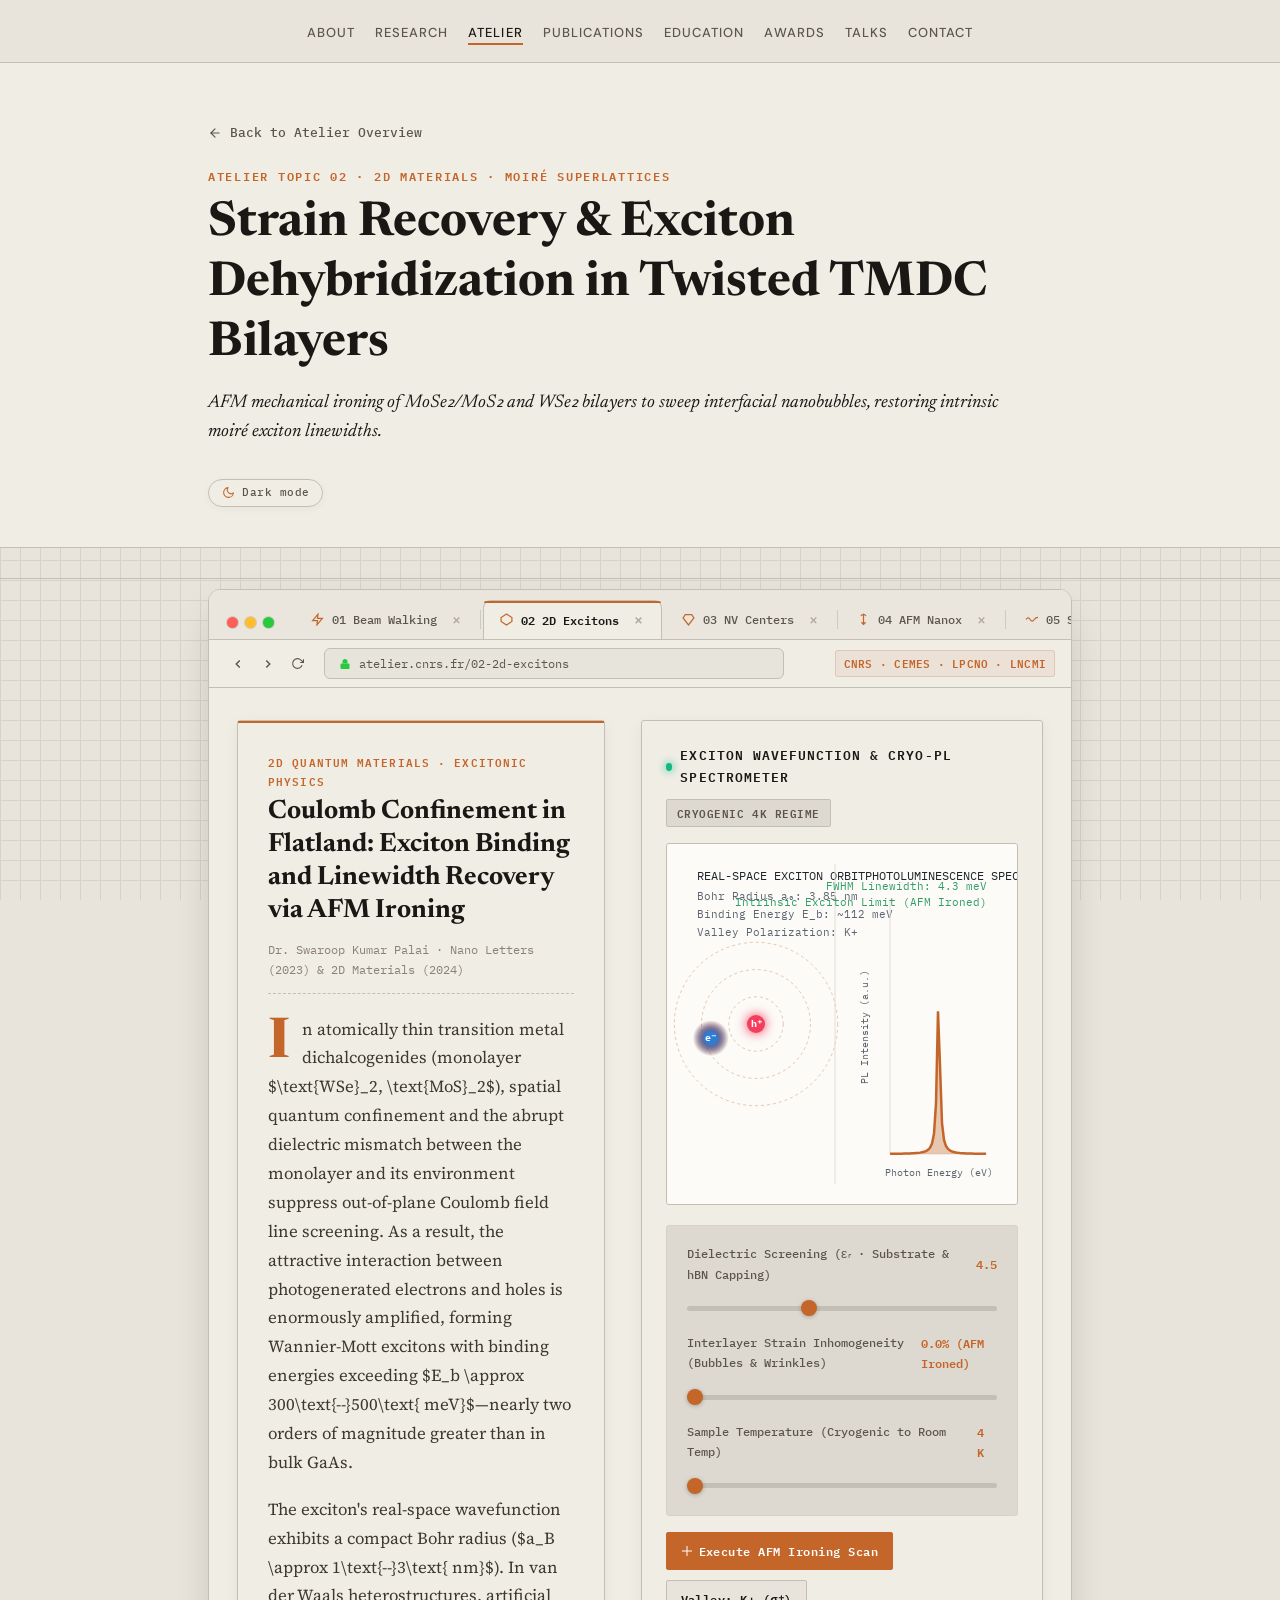
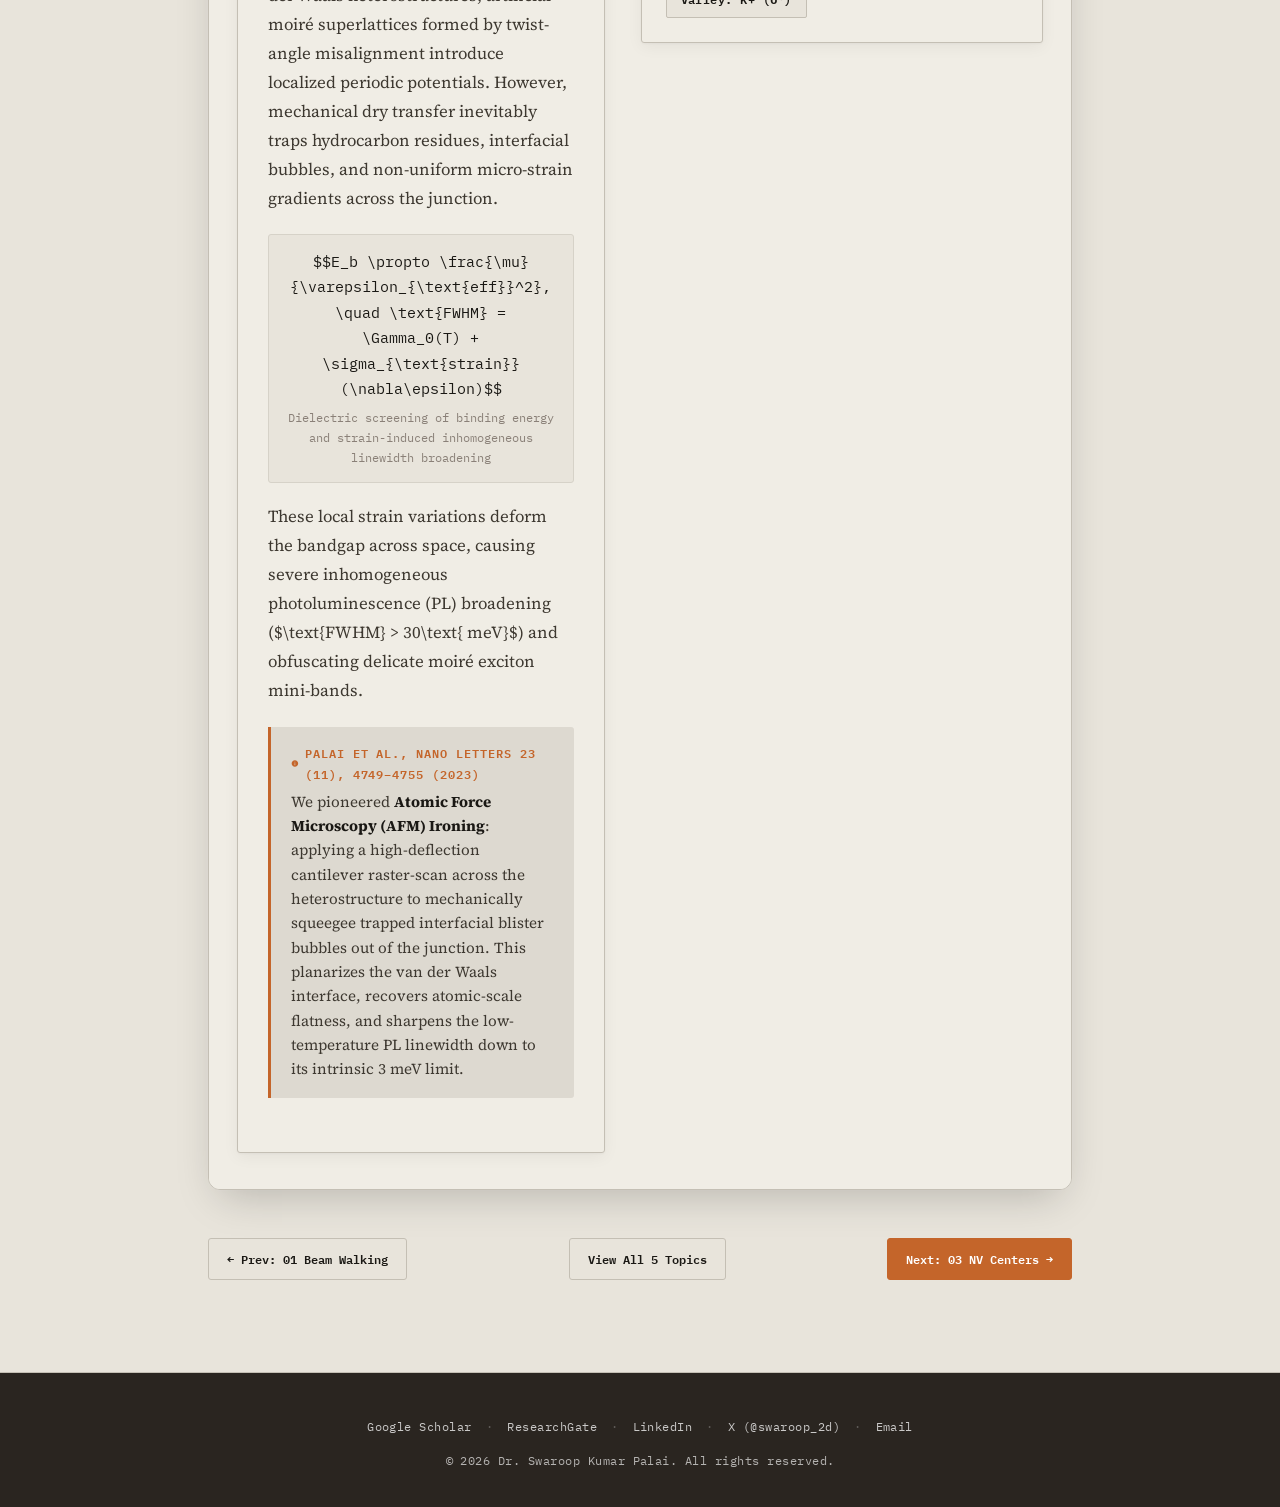
==== atelier-2d-excitons.html @ f67457a2 "Style Atelier tabs like browser window and add topic directory cards with dedicated pages Co-Authore" ====
<!DOCTYPE html>
<html lang="en">
<head>
    <meta charset="UTF-8">
    <meta name="viewport" content="width=device-width, initial-scale=1.0">
    <title>Strain Recovery & Exciton Dehybridization in Twisted TMDC Bilayers — Atelier — Dr. Swaroop Kumar Palai</title>
    <meta name="description" content="AFM mechanical ironing of MoSe₂/MoS₂ and WSe₂ bilayers to sweep interfacial nanobubbles, restoring intrinsic moiré exciton linewidths.">
    <link rel="icon" type="image/png" sizes="128x128" href="swaroop-favicon.png?v=2">
    <link rel="icon" type="image/x-icon" href="favicon.ico?v=2">
    <link rel="shortcut icon" href="favicon.ico?v=2">
    <link rel="apple-touch-icon" href="swaroop-favicon.png?v=2">
    <link rel="preconnect" href="https://fonts.googleapis.com">
    <link rel="preconnect" href="https://fonts.gstatic.com" crossorigin>
    <link href="https://fonts.googleapis.com/css2?family=DM+Sans:ital,opsz,wght@0,9..40,400..700;1,9..40,400..700&family=IBM+Plex+Mono:ital,wght@0,400..600;1,400..600&family=Newsreader:ital,opsz,wght@0,6..72,400..800;1,6..72,400..800&family=Source+Serif+4:ital,opsz,wght@0,8..60,400..700;1,8..60,400..700&display=swap" rel="stylesheet">
    <link rel="stylesheet" href="style.css?v=19">
</head>
<body>

<a href="#labContent" class="skip-to-content">Skip to content</a>

<!-- ─── Navigation ─── -->
<nav id="navbar" aria-label="Main Navigation">
    <div class="nav-inner">
        <button class="nav-toggle" id="navToggle" aria-label="Toggle navigation menu" aria-expanded="false" aria-controls="navLinks">
            <span class="bar bar-1" aria-hidden="true"></span>
            <span class="bar bar-2" aria-hidden="true"></span>
            <span class="bar bar-3" aria-hidden="true"></span>
        </button>
        <ul class="nav-links" id="navLinks" role="menubar">
            <li role="none"><a href="index.html#about" role="menuitem">About</a></li>
            <li role="none"><a href="index.html#research" role="menuitem">Research</a></li>
            <li role="none"><a href="atelier.html" class="active" role="menuitem">Atelier</a></li>
            <li role="none"><a href="index.html#publications" role="menuitem">Publications</a></li>
            <li role="none"><a href="index.html#education" role="menuitem">Education</a></li>
            <li role="none"><a href="index.html#awards" role="menuitem">Awards</a></li>
            <li role="none"><a href="index.html#talks" role="menuitem">Talks</a></li>
            <li role="none"><a href="index.html#contact" role="menuitem">Contact</a></li>
        </ul>
    </div>
</nav>

<!-- ─── Header ─── -->
<header class="lab-page-header">
    <div class="container">
        <div style="display: flex; justify-content: space-between; align-items: flex-start; gap: 20px; flex-wrap: wrap;">
            <div>
                <a href="atelier.html" class="lab-back-link">
                    <svg width="14" height="14" viewBox="0 0 24 24" fill="none" stroke="currentColor" stroke-width="2" stroke-linecap="round" stroke-linejoin="round"><line x1="19" y1="12" x2="5" y2="12"></line><polyline points="12 19 5 12 12 5"></polyline></svg>
                    <span>Back to Atelier Overview</span>
                </a>
                <p class="section-label" style="margin-top: 18px;">ATELIER TOPIC 02 &middot; 2D Materials · Moiré Superlattices</p>
                <h1 class="editorial-title" style="font-size: clamp(2.0rem, 4.8vw, 3.0rem); margin-bottom: 14px;">Strain Recovery & Exciton Dehybridization in Twisted TMDC Bilayers</h1>
                <p class="lab-lead-desc" style="max-width: 820px; margin-bottom: 0;">
                    AFM mechanical ironing of MoSe₂/MoS₂ and WSe₂ bilayers to sweep interfacial nanobubbles, restoring intrinsic moiré exciton linewidths.
                </p>
            </div>
            <div class="hero-theme-badge" id="heroCard" role="button" tabindex="0" aria-label="Toggle Dark or Light theme" style="position: static; margin-top: 12px; cursor: pointer;">
                <span class="theme-badge-icon" id="heroThemeIcon"></span>
                <span class="theme-badge-text" id="heroThemeText">Dark mode</span>
            </div>
        </div>
    </div>
</header>

<main id="labContent" class="section" style="padding-top: 10px;">
    <div class="container">

        <!-- ─── Interactive Browser Workstation ─── -->
        <div class="browser-window">
            <!-- Browser Header & Tab Strip -->
            <div class="browser-header">
                <div class="browser-controls" aria-hidden="true">
                    <span class="control-dot close-dot" title="Close"></span>
                    <span class="control-dot min-dot" title="Minimize"></span>
                    <span class="control-dot max-dot" title="Maximize"></span>
                </div>
                
                <div class="browser-tabs-track" role="tablist" aria-label="Atelier Physics Workbenches">
                    <a href="atelier-beam-walking.html" class="browser-tab" role="tab" aria-selected="false" title="Switch to The Art of Beam Walking: Decoupling Spatial and Angular Degrees of Freedom">
                        <span class="browser-tab-icon"><svg width="13" height="13" viewBox="0 0 24 24" fill="none" stroke="currentColor" stroke-width="2.2"><path d="M13 2L3 14h9l-1 8 10-12h-9l1-8z"/></svg></span>
                        <span class="browser-tab-title">01 Beam Walking</span>
                        <span class="browser-tab-close" aria-hidden="true">&times;</span>
                    </a>
                    <span class="browser-tab active" role="tab" aria-selected="true">
                        <span class="browser-tab-icon"><svg width="13" height="13" viewBox="0 0 24 24" fill="none" stroke="currentColor" stroke-width="2.2"><polygon points="12 2 2 8.5 2 15.5 12 22 22 15.5 22 8.5 12 2"/></svg></span>
                        <span class="browser-tab-title">02 2D Excitons</span>
                        <span class="browser-tab-close" aria-hidden="true">&times;</span>
                    </span>
                    <a href="atelier-nv-centers.html" class="browser-tab" role="tab" aria-selected="false" title="Switch to Coherent Spin Readout: NV Centers & ODMR in Diamond">
                        <span class="browser-tab-icon"><svg width="13" height="13" viewBox="0 0 24 24" fill="none" stroke="currentColor" stroke-width="2.2"><path d="M6 3h12l4 6-10 13L2 9z"/></svg></span>
                        <span class="browser-tab-title">03 NV Centers</span>
                        <span class="browser-tab-close" aria-hidden="true">&times;</span>
                    </a>
                    <a href="atelier-nanoxerography.html" class="browser-tab" role="tab" aria-selected="false" title="Switch to Nanoscale Electrostatic Trapping: AFM Nanoxerography">
                        <span class="browser-tab-icon"><svg width="13" height="13" viewBox="0 0 24 24" fill="none" stroke="currentColor" stroke-width="2.2"><path d="M12 2v20M7 5l5-3 5 3M8 17l4 4 4-4"/></svg></span>
                        <span class="browser-tab-title">04 AFM Nanox</span>
                        <span class="browser-tab-close" aria-hidden="true">&times;</span>
                    </a>
                    <a href="atelier-single-photons.html" class="browser-tab" role="tab" aria-selected="false" title="Switch to HBT Interferometry: Verifying Single-Photon Antibunching">
                        <span class="browser-tab-icon"><svg width="13" height="13" viewBox="0 0 24 24" fill="none" stroke="currentColor" stroke-width="2.2"><path d="M2 12c2.5-4 5-4 7.5 0s5 4 7.5 0 5-4 7-4"/></svg></span>
                        <span class="browser-tab-title">05 Single Photons</span>
                        <span class="browser-tab-close" aria-hidden="true">&times;</span>
                    </a>
                </div>
            </div>

            <!-- Browser Navigation / Omnibox Toolbar -->
            <div class="browser-toolbar">
                <div class="browser-nav-btns" aria-label="Workbench history">
                    <a href="atelier-beam-walking.html" class="browser-nav-btn" title="Previous: The Art of Beam Walking: Decoupling Spatial and Angular Degrees of Freedom">
                        <svg width="14" height="14" viewBox="0 0 24 24" fill="none" stroke="currentColor" stroke-width="2.5"><polyline points="15 18 9 12 15 6"/></svg>
                    </a>
                    <a href="atelier-nv-centers.html" class="browser-nav-btn" title="Next: Coherent Spin Readout: NV Centers & ODMR in Diamond">
                        <svg width="14" height="14" viewBox="0 0 24 24" fill="none" stroke="currentColor" stroke-width="2.5"><polyline points="9 18 15 12 9 6"/></svg>
                    </a>
                    <button type="button" class="browser-nav-btn" id="browserReloadBtn" title="Reset Current Simulation">
                        <svg width="13" height="13" viewBox="0 0 24 24" fill="none" stroke="currentColor" stroke-width="2"><path d="M23 4v6h-6"/><path d="M20.49 15a9 9 0 1 1-2.12-9.36L23 10"/></svg>
                    </button>
                </div>

                <div class="browser-omnibox">
                    <span class="omnibox-lock" title="Quantum Optics Workbench">
                        <svg width="12" height="12" viewBox="0 0 24 24" fill="currentColor"><rect x="3" y="11" width="18" height="11" rx="2" ry="2"/><path d="M7 11V7a5 5 0 0 1 10 0v4"/></svg>
                    </span>
                    <span class="omnibox-url" id="browserOmniboxUrl">atelier.cnrs.fr/02-2d-excitons</span>
                </div>

                <div class="browser-toolbar-meta">
                    <span class="browser-meta-pill">CNRS · CEMES · LPCNO · LNCMI</span>
                </div>
            </div>

            <!-- Browser Viewport containing this experiment -->
            <div class="browser-viewport">
                <div class="lab-panel active" id="tab-exciton" role="tabpanel" aria-labelledby="btn-tab-exciton">
            <div class="lab-grid">
                <!-- Left: Editorial Article -->
                <article class="editorial-article">
                    <div class="editorial-header">
                        <span class="editorial-topic-tag">2D Quantum Materials · Excitonic Physics</span>
                        <h2 class="editorial-title">Coulomb Confinement in Flatland: Exciton Binding and Linewidth Recovery via AFM Ironing</h2>
                        <div class="editorial-meta">Dr. Swaroop Kumar Palai · Nano Letters (2023) &amp; 2D Materials (2024)</div>
                    </div>
                    <div class="editorial-body">
                        <p class="editorial-dropcap">In atomically thin transition metal dichalcogenides (monolayer $\text{WSe}_2, \text{MoS}_2$), spatial quantum confinement and the abrupt dielectric mismatch between the monolayer and its environment suppress out-of-plane Coulomb field line screening. As a result, the attractive interaction between photogenerated electrons and holes is enormously amplified, forming Wannier-Mott excitons with binding energies exceeding $E_b \approx 300\text{--}500\text{ meV}$—nearly two orders of magnitude greater than in bulk GaAs.</p>

                        <p>The exciton's real-space wavefunction exhibits a compact Bohr radius ($a_B \approx 1\text{--}3\text{ nm}$). In van der Waals heterostructures, artificial moiré superlattices formed by twist-angle misalignment introduce localized periodic potentials. However, mechanical dry transfer inevitably traps hydrocarbon residues, interfacial bubbles, and non-uniform micro-strain gradients across the junction.</p>

                        <div class="editorial-formula">
                            $$E_b \propto \frac{\mu}{\varepsilon_{\text{eff}}^2}, \quad \text{FWHM} = \Gamma_0(T) + \sigma_{\text{strain}}(\nabla\epsilon)$$
                            <span class="editorial-formula-desc">Dielectric screening of binding energy and strain-induced inhomogeneous linewidth broadening</span>
                        </div>

                        <p>These local strain variations deform the bandgap across space, causing severe inhomogeneous photoluminescence (PL) broadening ($\text{FWHM} > 30\text{ meV}$) and obfuscating delicate moiré exciton mini-bands.</p>

                        <div class="editorial-callout">
                            <div class="editorial-callout-title">
                                <svg width="13" height="13" viewBox="0 0 24 24" fill="currentColor"><path d="M12 2C6.48 2 2 6.48 2 12s4.48 10 10 10 10-4.48 10-10S17.52 2 12 2zm1 15h-2v-6h2v6zm0-8h-2V7h2v2z"/></svg>
                                Palai et al., Nano Letters 23 (11), 4749–4755 (2023)
                            </div>
                            <p>We pioneered <strong>Atomic Force Microscopy (AFM) Ironing</strong>: applying a high-deflection cantilever raster-scan across the heterostructure to mechanically squeegee trapped interfacial blister bubbles out of the junction. This planarizes the van der Waals interface, recovers atomic-scale flatness, and sharpens the low-temperature PL linewidth down to its intrinsic 3 meV limit.</p>
                        </div>
                    </div>
                </article>

                <!-- Right: Interactive Workbench -->
                <div class="interactive-bench">
                    <div class="bench-header">
                        <div class="bench-title">
                            <span class="bench-live-indicator"></span>
                            <span>Exciton Wavefunction &amp; Cryo-PL Spectrometer</span>
                        </div>
                        <div class="bench-status-badge">CRYOGENIC 4K REGIME</div>
                    </div>

                    <div class="bench-canvas-card">
                        <canvas id="excitonCanvas" width="600" height="360" role="img" aria-label="2D Exciton Orbit and Photoluminescence Spectrum"></canvas>
                    </div>

                    <div class="bench-controls">
                        <div class="control-row">
                            <div class="control-meta">
                                <label for="excitonEps" class="control-label">Dielectric Screening (εᵣ · Substrate &amp; hBN Capping)</label>
                                <span class="control-val" id="excitonEpsVal">4.5</span>
                            </div>
                            <input type="range" id="excitonEps" class="bench-slider" min="1.0" max="10.0" step="0.5" value="4.5">
                        </div>

                        <div class="control-row">
                            <div class="control-meta">
                                <label for="excitonStrain" class="control-label">Interlayer Strain Inhomogeneity (Bubbles &amp; Wrinkles)</label>
                                <span class="control-val" id="excitonStrainVal">0.0% (AFM Ironed)</span>
                            </div>
                            <input type="range" id="excitonStrain" class="bench-slider" min="0.0" max="1.0" step="0.02" value="0.0">
                        </div>

                        <div class="control-row">
                            <div class="control-meta">
                                <label for="excitonTemp" class="control-label">Sample Temperature (Cryogenic to Room Temp)</label>
                                <span class="control-val" id="excitonTempVal">4 K</span>
                            </div>
                            <input type="range" id="excitonTemp" class="bench-slider" min="4" max="300" step="4" value="4">
                        </div>
                    </div>

                    <div class="bench-actions">
                        <button type="button" class="bench-action-btn btn-accent" id="excitonIronBtn">
                            <svg width="12" height="12" viewBox="0 0 24 24" fill="none" stroke="currentColor" stroke-width="2"><path d="M12 2v20M2 12h20"/></svg>
                            Execute AFM Ironing Scan
                        </button>
                        <button type="button" class="bench-action-btn" id="excitonValleyToggle">
                            Valley: K+ (σ⁺)
                        </button>
                    </div>
                </div>
            </div>
        </div>

        <!-- Tab 03: NV Centers in Diamond & ODMR -->
            </div>
        </div>
        <!-- ─── End Browser Window ─── -->

        <!-- ─── Next / Prev Topics Navigation Bar ─── -->
        <nav style="display: flex; justify-content: space-between; align-items: center; gap: 16px; margin: 36px 0 20px 0; flex-wrap: wrap;">
            <a href="atelier-beam-walking.html" class="topic-card-btn secondary" style="padding: 10px 18px;">
                <span>&larr; Prev: 01 Beam Walking</span>
            </a>
            <a href="atelier.html#topicDirectory" class="topic-card-btn secondary" style="padding: 10px 18px;">
                <span>View All 5 Topics</span>
            </a>
            <a href="atelier-nv-centers.html" class="topic-card-btn primary" style="padding: 10px 18px;">
                <span>Next: 03 NV Centers &rarr;</span>
            </a>
        </nav>

    </div>
</main>

<!-- ─── Footer ─── -->
<footer class="footer">
    <div class="container">
        <div class="footer-socials">
            <a href="https://scholar.google.com/citations?user=A_FieckAAAAJ&hl=en" target="_blank" rel="noopener">Google Scholar</a>
            <span class="footer-sep">·</span>
            <a href="https://www.researchgate.net/profile/Swaroop-Palai?ev=hdr_xprf" target="_blank" rel="noopener">ResearchGate</a>
            <span class="footer-sep">·</span>
            <a href="https://www.linkedin.com/in/swarooppalai/" target="_blank" rel="noopener">LinkedIn</a>
            <span class="footer-sep">·</span>
            <a href="https://x.com/swaroop_2d" target="_blank" rel="noopener">X (@swaroop_2d)</a>
            <span class="footer-sep">·</span>
            <a href="mailto:palaiswaroop@gmail.com">Email</a>
        </div>
        <p>&copy; 2026 Dr. Swaroop Kumar Palai. All rights reserved.</p>
    </div>
</footer>

<script src="script.js?v=2"></script>
<script src="lab-simulations.js?v=2"></script>
</body>
</html>
---- style.css ----
/* ═══════════════════════════════════════════════════════════════════════════
   Dr. Swaroop Kumar Palai — Academic Portfolio
   Design System: Editorial Drafting Table (Inspired by Solitary Func)
   ═══════════════════════════════════════════════════════════════════════════ */

:root {
    /* ─── Surface Palette (Warm Paper & Drafting Table) ─── */
    --surface-paper:        #E8E4DB;
    --surface-cream:        #F0EDE5;
    --surface-grid:         #D6D2C8;
    --surface-grid-major:   #C4BFB4;
    --surface-recessed:     #DDD9D0;
    --surface-deep:         #2A2520;

    /* ─── Text Palette ─── */
    --text-primary:         #1A1814;
    --text-body:            #3D3830;
    --text-secondary:       #5B554E;
    --text-tertiary:        #8A8078;
    --text-inverse:         #F0EDE5;

    /* ─── Accent Palette (Terracotta Amber) ─── */
    --accent:               #C4652A;
    --accent-hover:         #A8531E;
    --accent-soft:          #E8A56E;
    --accent-wash:          #F5E6D4;

    /* ─── Typography ─── */
    --font-display:         "Newsreader", "Georgia", serif;
    --font-body:            "Source Serif 4", "Georgia", serif;
    --font-ui:              "DM Sans", -apple-system, sans-serif;
    --font-mono:            "IBM Plex Mono", "Menlo", monospace;

    /* ─── Structure & Elevation ─── */
    --border-subtle:        #C4BFB4;
    --shadow-paper:         0 4px 16px rgba(26, 24, 20, 0.05), 0 1px 3px rgba(26, 24, 20, 0.04);
    --shadow-hover:         0 8px 24px rgba(26, 24, 20, 0.08), 0 2px 6px rgba(26, 24, 20, 0.05);

    /* ─── Map Palette (Waze Cartography) ─── */
    --map-bg:               #E4DFD5;
    --map-block:            #F0ECE4;
    --map-water-1:          #94B5D6;
    --map-water-2:          #769DC4;
    --map-road-main:        #FFFFFF;
    --map-road-sec:         #D0C9BD;

    --transition-fast:      0.15s ease-out;
    --transition-base:      0.2s ease-out;
    --transition-layout:    0.3s ease-out;
}

/* ─── Dark Mode (Nocturnal Drafting Table / Deep Undercroft) ─── */
body.dark-mode {
    --surface-paper:        #0E0C0A;
    --surface-cream:        #181512;
    --surface-grid:         rgba(255, 255, 255, 0.04);
    --surface-grid-major:   rgba(255, 255, 255, 0.08);
    --surface-recessed:     #24201C;
    --surface-deep:         #080605;

    --text-primary:         #F0EDE5;
    --text-body:            #D4CFC8;
    --text-secondary:       #9E978E;
    --text-tertiary:        #756F67;
    --text-inverse:         #1A1814;

    --accent:               #E07A38;
    --accent-hover:         #F28C4B;
    --accent-soft:          #F5A673;
    --accent-wash:          #2D1E14;

    --map-bg:               #120F0C;
    --map-block:            #1C1713;
    --map-water-1:          #1C3754;
    --map-water-2:          #112338;
    --map-road-main:        #2E2721;
    --map-road-sec:         #1E1915;

    --border-subtle:        rgba(255, 255, 255, 0.12);
    --shadow-paper:         0 4px 16px rgba(0, 0, 0, 0.4);
    --shadow-hover:         0 8px 24px rgba(0, 0, 0, 0.6);
}

/* ─── Custom Editorial Amber Cursor ─── */
html, body {
    cursor: url("data:image/svg+xml,%3Csvg xmlns='http://www.w3.org/2000/svg' width='16' height='16' viewBox='0 0 16 16'%3E%3Ccircle cx='6' cy='6' r='4' fill='%23C4652A'/%3E%3C/svg%3E") 6 6, auto;
}
a, button, .btn, .project-card, .pub-card, .edu-card, .award-card, .talk-item, .contact-link, .hero-content, .chip, .tag, .stat-card {
    cursor: url("data:image/svg+xml,%3Csvg xmlns='http://www.w3.org/2000/svg' width='20' height='20' viewBox='0 0 20 20'%3E%3Ccircle cx='8' cy='8' r='6' fill='%23C4652A' fill-opacity='0.9'/%3E%3Ccircle cx='8' cy='8' r='2' fill='%23FFFFFF'/%3E%3C/svg%3E") 8 8, pointer;
}

/* ─── Reset & Base ─── */
*, *::before, *::after {
    margin: 0;
    padding: 0;
    box-sizing: border-box;
}

html {
    scroll-behavior: smooth;
    scroll-padding-top: 76px;
    -webkit-text-size-adjust: 100%;
    -webkit-font-smoothing: antialiased;
    -moz-osx-font-smoothing: grayscale;
}

body {
    font-family: var(--font-body);
    font-size: 17px;
    line-height: 1.68;
    background-color: var(--surface-paper);
    color: var(--text-body);
    /* Drafting graph paper background */
    background-image: 
        linear-gradient(var(--surface-grid) 1px, transparent 1px),
        linear-gradient(90deg, var(--surface-grid) 1px, transparent 1px),
        linear-gradient(var(--surface-grid-major) 1px, transparent 1px),
        linear-gradient(90deg, var(--surface-grid-major) 1px, transparent 1px);
    background-size: 20px 20px, 20px 20px, 100px 100px, 100px 100px;
    background-attachment: fixed;
    transition: background-color var(--transition-base), color var(--transition-base);
}

a {
    color: var(--accent);
    text-decoration: none;
    transition: color var(--transition-fast);
}
a:hover {
    color: var(--accent-hover);
}

/* ─── Accessibility: Focus & Skip Link ─── */
:focus-visible {
    outline: 2px solid var(--accent);
    outline-offset: 3px;
}

.skip-to-content {
    position: absolute;
    top: -60px;
    left: 20px;
    background: var(--accent);
    color: #FFFFFF !important;
    padding: 8px 16px;
    font-family: var(--font-mono);
    font-size: 0.8125rem;
    font-weight: 600;
    z-index: 10000;
    border-radius: 2px;
    transition: top 0.2s ease;
    text-decoration: none;
    box-shadow: 0 4px 12px rgba(0, 0, 0, 0.2);
}
.skip-to-content:focus {
    top: 15px;
    outline: 2px solid #FFFFFF;
}

.container {
    max-width: 920px;
    margin: 0 auto;
    padding: 0 28px;
}

/* ─── Navigation ─── */
#navbar {
    position: fixed;
    top: 0; left: 0; right: 0;
    z-index: 1000;
    background: var(--surface-paper);
    border-bottom: 1px solid var(--border-subtle);
    backdrop-filter: blur(10px);
    -webkit-backdrop-filter: blur(10px);
    transition: background-color var(--transition-base), border-color var(--transition-base);
}

.nav-inner {
    max-width: 920px;
    margin: 0 auto;
    padding: 0 28px;
    display: flex;
    align-items: center;
    justify-content: center;
    height: 62px;
}

.nav-links {
    list-style: none;
    display: flex;
    gap: 20px;
}

.nav-links a {
    font-family: var(--font-ui);
    font-size: 0.8125rem;
    font-weight: 500;
    color: var(--text-secondary);
    text-transform: uppercase;
    letter-spacing: 0.08em;
    position: relative;
    padding: 6px 0 4px;
    transition: color var(--transition-fast);
}

.nav-links a::after {
    content: '';
    position: absolute;
    bottom: 0; left: 0;
    width: 0; height: 2px;
    background: var(--accent);
    transition: width var(--transition-base);
}

.nav-links a:hover,
.nav-links a.active {
    color: var(--text-primary);
}

.nav-links a:hover::after,
.nav-links a.active::after {
    width: 100%;
}

.nav-toggle {
    display: none;
    background: none;
    border: none;
    padding: 6px;
    cursor: pointer;
    flex-direction: column;
    gap: 5px;
}
.nav-toggle span {
    display: block;
    width: 22px;
    height: 2px;
    background: var(--text-primary);
    transition: transform var(--transition-base);
}

/* ─── Hero (Editorial Scholarly Profile) ─── */
#hero {
    min-height: 82vh;
    display: flex;
    align-items: center;
    justify-content: center;
    text-align: center;
    padding: 110px 24px 60px;
}

.hero-content {
    max-width: 740px;
    width: 100%;
    background: var(--surface-cream);
    border: 1px solid var(--border-subtle);
    border-radius: 4px;
    padding: 48px 40px;
    box-shadow: var(--shadow-paper);
    position: relative;
    overflow: hidden;
    user-select: none;
    transition: border-color var(--transition-base), transform var(--transition-base), box-shadow var(--transition-base), background-color var(--transition-base);
}

.hero-content::before {
    content: "";
    position: absolute;
    top: 0; left: 0; right: 0;
    height: 3px;
    background: var(--accent);
    transform: scaleX(0);
    transform-origin: left;
    transition: transform 0.3s ease-out;
}

.hero-content:hover {
    border-color: var(--accent);
    transform: translateY(-2px);
    box-shadow: var(--shadow-hover);
}
.hero-content:hover::before {
    transform: scaleX(1);
}
.hero-content:active {
    transform: scale(0.995);
    transition-duration: 0.08s;
}

/* ─── Hero Theme Affordance Corner Badge ─── */
.hero-theme-badge {
    position: absolute;
    top: 18px;
    right: 20px;
    display: inline-flex;
    align-items: center;
    gap: 7px;
    padding: 6px 12px;
    background: var(--surface-card);
    border: 1px solid var(--border-subtle);
    border-radius: 9999px;
    font-family: var(--font-mono);
    font-size: 0.6875rem;
    font-weight: 500;
    letter-spacing: 0.05em;
    color: var(--text-secondary);
    box-shadow: 0 2px 8px rgba(0, 0, 0, 0.04);
    z-index: 15;
    pointer-events: auto;
    cursor: pointer;
    transition: border-color var(--transition-base), color var(--transition-base), transform var(--transition-base), box-shadow var(--transition-base);
    user-select: none;
}

.hero-theme-badge:hover,
.hero-content:hover .hero-theme-badge {
    border-color: var(--accent);
    color: var(--accent);
    box-shadow: 0 4px 14px rgba(196, 101, 42, 0.16);
    transform: translateY(-1px);
}

.theme-badge-icon {
    display: inline-flex;
    align-items: center;
    justify-content: center;
    width: 14px;
    height: 14px;
    color: var(--accent);
    transition: transform 0.25s cubic-bezier(0.34, 1.56, 0.64, 1);
}

.hero-theme-badge:hover .theme-badge-icon,
.hero-content:hover .theme-badge-icon {
    transform: rotate(15deg) scale(1.12);
}

.theme-badge-text {
    line-height: 1;
}

@media (max-width: 640px) {
    .hero-theme-badge {
        top: 14px;
        right: 14px;
        padding: 5px 10px;
        font-size: 0.625rem;
    }
}

.hero-photo {
    width: 140px;
    height: 140px;
    aspect-ratio: 1 / 1;
    border-radius: 50%;
    object-fit: cover;
    object-position: center center;
    margin: 0 auto 22px;
    border: 2px solid var(--border-subtle);
    box-shadow: 0 4px 16px rgba(26, 24, 20, 0.1);
    display: block;
    transition: transform var(--transition-base), border-color var(--transition-base);
}
.hero-content:hover .hero-photo {
    transform: scale(1.02);
    border-color: var(--accent);
}

.hero-greeting {
    font-family: var(--font-mono);
    font-size: 0.7rem;
    font-weight: 600;
    letter-spacing: 0.15em;
    color: var(--accent);
    text-transform: uppercase;
    margin-bottom: 12px;
}

.hero-name {
    font-family: var(--font-display);
    font-size: clamp(2.4rem, 5vw, 3.6rem);
    font-weight: 700;
    color: var(--text-primary);
    line-height: 1.15;
    margin-bottom: 10px;
    letter-spacing: -0.015em;
}

.hero-title {
    font-family: var(--font-display);
    font-size: 1.25rem;
    font-style: italic;
    font-weight: 500;
    color: var(--text-secondary);
    margin-bottom: 8px;
    line-height: 1.4;
}

.hero-affiliation {
    font-family: var(--font-ui);
    font-size: 0.925rem;
    font-weight: 500;
    color: var(--text-tertiary);
    margin-bottom: 28px;
}

.hero-tags {
    display: flex;
    flex-wrap: wrap;
    justify-content: center;
    gap: 8px;
    margin-bottom: 32px;
}

.tag {
    font-family: var(--font-mono);
    font-size: 0.72rem;
    font-weight: 500;
    letter-spacing: 0.02em;
    padding: 3px 10px;
    border: 1px solid var(--surface-grid);
    background: var(--surface-recessed);
    color: var(--text-secondary);
    border-radius: 2px;
    transition: all var(--transition-fast);
}
.tag:hover {
    border-color: var(--accent);
    color: var(--accent);
    background: var(--accent-wash);
}

.hero-actions {
    display: flex;
    gap: 14px;
    justify-content: center;
}

.btn {
    font-family: var(--font-ui);
    font-size: 0.875rem;
    font-weight: 500;
    padding: 10px 22px;
    border-radius: 2px;
    cursor: pointer;
    text-decoration: none;
    display: inline-flex;
    align-items: center;
    justify-content: center;
    transition: all var(--transition-fast);
}

.btn-primary {
    background: var(--accent);
    color: #ffffff;
    border: 1px solid var(--accent);
    box-shadow: 0 2px 6px rgba(196, 101, 42, 0.2);
}
.btn-primary:hover {
    background: var(--accent-hover);
    border-color: var(--accent-hover);
    color: #ffffff;
    transform: translateY(-1px);
    box-shadow: 0 4px 12px rgba(196, 101, 42, 0.3);
}

.btn-outline {
    background: var(--surface-cream);
    color: var(--text-primary);
    border: 1px solid var(--border-subtle);
}
.btn-outline:hover {
    border-color: var(--accent);
    color: var(--accent);
    transform: translateY(-1px);
}

/* ─── Sections ─── */
.section {
    padding: 72px 0;
    border-top: 1px solid var(--border-subtle);
}
.section-alt {
    background: transparent;
}

.section-header {
    margin-bottom: 36px;
}

.section-label {
    font-family: var(--font-mono);
    font-size: 0.72rem;
    font-weight: 600;
    letter-spacing: 0.15em;
    color: var(--accent);
    text-transform: uppercase;
    margin-bottom: 8px;
}

.section-title {
    font-family: var(--font-display);
    font-size: 2.25rem;
    font-weight: 700;
    color: var(--text-primary);
    line-height: 1.2;
    letter-spacing: -0.01em;
}

.subsection-title {
    font-family: var(--font-display);
    font-size: 1.35rem;
    font-weight: 600;
    color: var(--text-primary);
    margin: 44px 0 20px;
    padding-bottom: 8px;
    border-bottom: 1px solid var(--surface-grid-major);
}

/* ─── Editorial Cards (Shared Pattern) ─── */
.card-neo,
.project-card,
.pub-card,
.edu-card,
.award-card,
.talk-item,
.skill-group,
.coursework-item,
.contact-link {
    background: var(--surface-cream);
    border: 1px solid var(--border-subtle);
    border-radius: 3px;
    position: relative;
    overflow: hidden;
    transition: border-color var(--transition-base), transform var(--transition-base), box-shadow var(--transition-base);
}

.project-card::before,
.pub-card::before,
.edu-card::before,
.award-card::before,
.talk-item::before,
.contact-link::before {
    content: "";
    position: absolute;
    top: 0; left: 0; right: 0;
    height: 2px;
    background: var(--accent);
    transform: scaleX(0);
    transform-origin: left;
    transition: transform 0.25s ease-out;
}

.project-card:hover,
.pub-card:hover,
.edu-card:hover,
.award-card:hover,
.talk-item:hover,
.contact-link:hover {
    border-color: var(--accent);
    transform: translateY(-2px);
    box-shadow: var(--shadow-hover);
}

.project-card:hover::before,
.pub-card:hover::before,
.edu-card:hover::before,
.award-card:hover::before,
.talk-item:hover::before,
.contact-link:hover::before {
    transform: scaleX(1);
}

/* ─── About Section ─── */
.about-grid {
    display: grid;
    grid-template-columns: 1fr 280px;
    gap: 36px;
    align-items: start;
}

.about-text p {
    margin-bottom: 18px;
    color: var(--text-body);
}

.about-lead {
    font-family: var(--font-display) !important;
    font-size: 1.15rem !important;
    font-style: italic;
    color: var(--text-primary) !important;
    border-left: 2px solid var(--accent);
    padding-left: 20px;
    margin-bottom: 24px !important;
    line-height: 1.6;
}

.about-stats {
    display: grid;
    grid-template-columns: 1fr 1fr;
    gap: 14px;
}

.stat-card {
    background: var(--surface-cream);
    border: 1px solid var(--border-subtle);
    border-radius: 3px;
    padding: 20px 14px;
    text-align: center;
    text-decoration: none;
    display: block;
    position: relative;
    overflow: hidden;
    box-shadow: var(--shadow-paper);
    cursor: pointer;
    transition: border-color var(--transition-base), transform var(--transition-base), box-shadow var(--transition-base);
}
.stat-card::before {
    content: "";
    position: absolute;
    top: 0; left: 0; right: 0;
    height: 2px;
    background: var(--accent);
    transform: scaleX(0);
    transform-origin: left;
    transition: transform 0.25s ease-out;
}
.stat-card:hover {
    border-color: var(--accent);
    transform: translateY(-3px);
    box-shadow: var(--shadow-hover);
}
.stat-card:hover::before {
    transform: scaleX(1);
}
.stat-number {
    font-family: var(--font-display);
    font-size: 2.25rem;
    font-weight: 700;
    color: var(--accent);
    line-height: 1;
    margin-bottom: 6px;
}
.stat-label {
    font-family: var(--font-mono);
    font-size: 0.6875rem;
    font-weight: 500;
    letter-spacing: 0.08em;
    text-transform: uppercase;
    color: var(--text-secondary);
}

.interest-chips {
    display: flex;
    flex-wrap: wrap;
    gap: 8px;
}
.chip {
    font-family: var(--font-mono);
    font-size: 0.78rem;
    font-weight: 500;
    padding: 6px 12px;
    background: var(--surface-cream);
    border: 1px solid var(--border-subtle);
    border-radius: 2px;
    color: var(--text-secondary);
    transition: all var(--transition-fast);
}
.chip:hover {
    border-color: var(--accent);
    color: var(--accent);
    background: var(--accent-wash);
}

/* ─── Experience Section ─── */
.experience-group {
    margin-bottom: 48px;
}
.group-heading {
    font-family: var(--font-display);
    font-size: 1.35rem;
    font-style: italic;
    font-weight: 600;
    color: var(--text-primary);
    margin-bottom: 20px;
    padding-bottom: 6px;
    border-bottom: 1px solid var(--surface-grid);
}

.timeline {
    display: flex;
    flex-direction: column;
    gap: 16px;
}
.timeline-marker {
    display: none;
}

.project-card {
    padding: 26px 24px;
}
.project-header {
    display: flex;
    gap: 14px;
    align-items: flex-start;
    margin-bottom: 14px;
}
.project-number {
    font-family: var(--font-mono);
    font-size: 0.75rem;
    font-weight: 600;
    color: var(--accent);
    background: var(--accent-wash);
    border: 1px solid rgba(196, 101, 42, 0.2);
    padding: 3px 8px;
    border-radius: 2px;
    flex-shrink: 0;
}
.project-title {
    font-family: var(--font-display);
    font-size: 1.18rem;
    font-weight: 600;
    color: var(--text-primary);
    line-height: 1.35;
    margin-bottom: 4px;
}
.project-meta {
    font-family: var(--font-ui);
    font-size: 0.85rem;
    color: var(--text-secondary);
}
.project-date {
    font-family: var(--font-mono);
    font-size: 0.72rem;
    color: var(--accent);
    background: var(--accent-wash);
    border: 1px solid rgba(196, 101, 42, 0.2);
    padding: 2px 7px;
    border-radius: 2px;
    margin-left: 8px;
}
.project-details {
    list-style-type: disc;
    padding-left: 20px;
}
.project-details li {
    font-size: 0.95rem;
    color: var(--text-body);
    margin-bottom: 6px;
    line-height: 1.6;
}

/* ─── Interactive Lab & Experimental Benchmarks ─── */
.lab-page-header {
    padding: 120px 0 40px;
    background: var(--surface-cream);
    border-bottom: 1px solid var(--border-subtle);
    margin-bottom: 30px;
}

.lab-back-link {
    display: inline-flex;
    align-items: center;
    gap: 8px;
    font-family: var(--font-mono);
    font-size: 0.8125rem;
    font-weight: 500;
    color: var(--text-secondary);
    text-decoration: none;
    transition: color var(--transition-fast);
}

.lab-back-link:hover {
    color: var(--accent);
}

.lab-lead-desc {
    font-family: var(--font-display);
    font-size: 1.15rem;
    font-style: italic;
    color: var(--text-primary);
    max-width: 860px;
    margin-bottom: 32px;
    line-height: 1.6;
}

/* ─── Browser Window Workstation Frame ─── */
.browser-window {
    background: var(--surface-cream);
    border: 1px solid var(--border-subtle);
    border-radius: 12px;
    box-shadow: 0 16px 40px -12px rgba(0, 0, 0, 0.22), 0 0 0 1px rgba(255, 255, 255, 0.05);
    overflow: hidden;
    margin-bottom: 48px;
    position: relative;
}

body.dark-mode .browser-window {
    background: #141416;
    border-color: rgba(255, 255, 255, 0.1);
    box-shadow: 0 20px 50px -12px rgba(0, 0, 0, 0.65), 0 0 0 1px rgba(255, 255, 255, 0.07);
}

/* Window Header / Tab Strip */
.browser-header {
    background: #eae6de;
    border-bottom: 1px solid var(--border-subtle);
    display: flex;
    align-items: flex-end;
    padding: 10px 14px 0 14px;
    gap: 12px;
    user-select: none;
    overflow-x: auto;
    scrollbar-width: none;
}
.browser-header::-webkit-scrollbar {
    display: none;
}

body.dark-mode .browser-header {
    background: #0d0d0f;
    border-color: rgba(255, 255, 255, 0.08);
}

/* macOS Window Traffic Light Controls */
.browser-controls {
    display: flex;
    align-items: center;
    gap: 7px;
    padding: 0 8px 11px 4px;
    flex-shrink: 0;
}

.control-dot {
    width: 11px;
    height: 11px;
    border-radius: 50%;
    display: inline-block;
}

.control-dot.close-dot { background: #ff5f56; box-shadow: 0 0 0 1px rgba(0,0,0,0.12); }
.control-dot.min-dot   { background: #ffbd2e; box-shadow: 0 0 0 1px rgba(0,0,0,0.12); }
.control-dot.max-dot   { background: #27c93f; box-shadow: 0 0 0 1px rgba(0,0,0,0.12); }

/* Tab Strip Track */
.browser-tabs-track {
    display: flex;
    gap: 3px;
    flex: 1;
    min-width: max-content;
}

/* Individual Browser Tab */
.browser-tab {
    position: relative;
    display: flex;
    align-items: center;
    gap: 8px;
    padding: 9px 16px;
    background: transparent;
    border: 1px solid transparent;
    border-bottom: none;
    border-radius: 8px 8px 0 0;
    font-family: var(--font-mono);
    font-size: 0.75rem;
    font-weight: 500;
    color: var(--text-secondary);
    cursor: pointer;
    transition: background 0.15s ease, color 0.15s ease, border-color 0.15s ease;
    white-space: nowrap;
    outline: none;
    text-decoration: none;
}

.browser-tab::after {
    /* Subtle divider between inactive tabs */
    content: "";
    position: absolute;
    right: -2px;
    top: 25%;
    height: 50%;
    width: 1px;
    background: rgba(0, 0, 0, 0.12);
}

body.dark-mode .browser-tab::after {
    background: rgba(255, 255, 255, 0.1);
}

.browser-tab:hover {
    background: rgba(0, 0, 0, 0.05);
    color: var(--text-primary);
}

body.dark-mode .browser-tab:hover {
    background: rgba(255, 255, 255, 0.05);
    color: #ffffff;
}

/* ACTIVE TAB — Merges seamlessly into toolbar and content below */
.browser-tab.active {
    background: var(--surface-cream);
    color: var(--text-primary);
    border-color: var(--border-subtle);
    border-bottom: 1px solid var(--surface-cream);
    margin-bottom: -1px;
    z-index: 2;
    font-weight: 600;
}

body.dark-mode .browser-tab.active {
    background: #18181c;
    color: #ffffff;
    border-color: rgba(255, 255, 255, 0.1);
    border-bottom: 1px solid #18181c;
}

.browser-tab.active::after {
    display: none;
}

/* Active tab top indicator accent line */
.browser-tab.active::before {
    content: "";
    position: absolute;
    top: 0;
    left: 0;
    right: 0;
    height: 2px;
    background: var(--accent);
    border-radius: 8px 8px 0 0;
}

.browser-tab-icon {
    display: inline-flex;
    align-items: center;
    justify-content: center;
    color: var(--accent);
    flex-shrink: 0;
}

.browser-tab-title {
    overflow: hidden;
    text-overflow: ellipsis;
    white-space: nowrap;
}

.browser-tab-close {
    font-size: 0.95rem;
    line-height: 1;
    color: var(--text-tertiary);
    margin-left: 4px;
    border-radius: 50%;
    width: 14px;
    height: 14px;
    display: inline-flex;
    align-items: center;
    justify-content: center;
    opacity: 0.6;
    transition: opacity 0.15s ease;
}

.browser-tab:hover .browser-tab-close {
    opacity: 1;
}

/* Browser Toolbar (Omnibox / Navigation) */
.browser-toolbar {
    background: var(--surface-cream);
    border-bottom: 1px solid var(--border-subtle);
    display: flex;
    align-items: center;
    padding: 8px 16px;
    gap: 14px;
    z-index: 1;
    flex-wrap: wrap;
}

body.dark-mode .browser-toolbar {
    background: #18181c;
    border-color: rgba(255, 255, 255, 0.08);
}

.browser-nav-btns {
    display: flex;
    align-items: center;
    gap: 4px;
}

.browser-nav-btn {
    background: transparent;
    border: none;
    color: var(--text-secondary);
    padding: 6px;
    border-radius: 4px;
    display: inline-flex;
    align-items: center;
    justify-content: center;
    cursor: pointer;
    transition: background 0.15s ease, color 0.15s ease;
}

.browser-nav-btn:hover {
    background: rgba(0, 0, 0, 0.06);
    color: var(--text-primary);
}

body.dark-mode .browser-nav-btn:hover {
    background: rgba(255, 255, 255, 0.08);
    color: #ffffff;
}

/* Omnibox URL Bar */
.browser-omnibox {
    display: flex;
    align-items: center;
    gap: 8px;
    background: rgba(0, 0, 0, 0.04);
    border: 1px solid var(--border-subtle);
    border-radius: 6px;
    padding: 5px 14px;
    font-family: var(--font-mono);
    font-size: 0.72rem;
    color: var(--text-secondary);
    flex: 1;
    max-width: 460px;
}

body.dark-mode .browser-omnibox {
    background: #0f0f11;
    border-color: rgba(255, 255, 255, 0.08);
    color: #a0a0a5;
}

.omnibox-lock {
    color: #27c93f;
    display: inline-flex;
    align-items: center;
}

.omnibox-url {
    overflow: hidden;
    text-overflow: ellipsis;
    white-space: nowrap;
}

.browser-toolbar-meta {
    margin-left: auto;
    display: flex;
    align-items: center;
    gap: 8px;
}

.browser-meta-pill {
    font-family: var(--font-mono);
    font-size: 0.6875rem;
    color: var(--accent);
    background: rgba(184, 91, 53, 0.08);
    border: 1px solid rgba(184, 91, 53, 0.2);
    padding: 3px 8px;
    border-radius: 3px;
    font-weight: 600;
    letter-spacing: 0.02em;
}

/* Browser Viewport containing the active lab panels */
.browser-viewport {
    padding: 32px 28px 36px 28px;
    background: var(--surface-cream);
}

body.dark-mode .browser-viewport {
    background: #141416;
}

/* ─── Atelier Topic Cards Gallery ─── */
.atelier-gallery-section {
    margin-top: 50px;
    margin-bottom: 30px;
}

.atelier-gallery-header {
    margin-bottom: 24px;
    display: flex;
    justify-content: space-between;
    align-items: flex-end;
    gap: 16px;
    flex-wrap: wrap;
    border-bottom: 1px solid var(--border-subtle);
    padding-bottom: 12px;
}

.atelier-cards-grid {
    display: grid;
    grid-template-columns: repeat(auto-fit, minmax(320px, 1fr));
    gap: 22px;
    margin-bottom: 40px;
}

.topic-card {
    background: var(--surface-cream);
    border: 1px solid var(--border-subtle);
    border-radius: 6px;
    padding: 24px;
    display: flex;
    flex-direction: column;
    justify-content: space-between;
    position: relative;
    overflow: hidden;
    transition: transform var(--transition-base), border-color var(--transition-base), box-shadow var(--transition-base);
}

body.dark-mode .topic-card {
    background: #18181c;
    border-color: rgba(255, 255, 255, 0.08);
}

.topic-card::before {
    content: "";
    position: absolute;
    top: 0; left: 0; right: 0;
    height: 3px;
    background: var(--accent);
    transform: scaleX(0);
    transform-origin: left;
    transition: transform 0.25s ease-out;
}

.topic-card:hover {
    transform: translateY(-3px);
    border-color: var(--accent);
    box-shadow: var(--shadow-hover);
}

.topic-card:hover::before {
    transform: scaleX(1);
}

.topic-card-top {
    margin-bottom: 16px;
}

.topic-card-header {
    display: flex;
    justify-content: space-between;
    align-items: center;
    margin-bottom: 12px;
}

.topic-card-num {
    font-family: var(--font-mono);
    font-size: 0.75rem;
    font-weight: 700;
    color: var(--accent);
    padding: 2px 7px;
    background: rgba(184, 91, 53, 0.08);
    border: 1px solid rgba(184, 91, 53, 0.2);
    border-radius: 2px;
}

.topic-card-cat {
    font-family: var(--font-mono);
    font-size: 0.6875rem;
    color: var(--text-tertiary);
    text-transform: uppercase;
    letter-spacing: 0.06em;
}

.topic-card-title {
    font-family: var(--font-display);
    font-size: 1.25rem;
    font-weight: 700;
    color: var(--text-primary);
    line-height: 1.3;
    margin-bottom: 8px;
}

.topic-card-desc {
    font-family: var(--font-body);
    font-size: 0.92rem;
    line-height: 1.55;
    color: var(--text-secondary);
    margin-bottom: 14px;
}

.topic-card-tags {
    display: flex;
    flex-wrap: wrap;
    gap: 6px;
    margin-bottom: 18px;
}

.topic-tag {
    font-family: var(--font-mono);
    font-size: 0.6875rem;
    background: var(--surface-recessed);
    color: var(--text-secondary);
    padding: 2px 7px;
    border-radius: 2px;
    border: 1px solid var(--border-subtle);
}

.topic-card-actions {
    display: flex;
    align-items: center;
    gap: 10px;
    margin-top: auto;
    border-top: 1px dashed var(--border-subtle);
    padding-top: 14px;
}

.topic-card-btn {
    font-family: var(--font-mono);
    font-size: 0.75rem;
    font-weight: 600;
    padding: 7px 12px;
    border-radius: 3px;
    cursor: pointer;
    text-decoration: none;
    transition: all var(--transition-fast);
    display: inline-flex;
    align-items: center;
    gap: 6px;
}

.topic-card-btn.primary {
    background: var(--accent);
    color: #ffffff;
    border: 1px solid var(--accent);
}

.topic-card-btn.primary:hover {
    background: var(--accent-hover);
    transform: translateY(-1px);
}

.topic-card-btn.secondary {
    background: transparent;
    color: var(--text-primary);
    border: 1px solid var(--border-subtle);
}

.topic-card-btn.secondary:hover {
    border-color: var(--accent);
    color: var(--accent);
}

@media (max-width: 768px) {
    .browser-toolbar-meta {
        display: none;
    }
    .browser-omnibox {
        max-width: 100%;
    }
    .browser-viewport {
        padding: 20px 14px 28px 14px;
    }
    .editorial-article {
        padding: 22px 18px;
    }
    .interactive-bench {
        padding: 20px 16px;
    }
    .atelier-cards-grid {
        grid-template-columns: 1fr;
    }
}

/* Panel Layout: Grid of Article + Interactive Bench */
.lab-panel {
    display: none;
    animation: labFadeIn 0.3s ease-out forwards;
}

.lab-panel.active {
    display: block;
}

@keyframes labFadeIn {
    from {
        opacity: 0;
        transform: translateY(6px);
    }
    to {
        opacity: 1;
        transform: translateY(0);
    }
}

.lab-grid {
    display: grid;
    grid-template-columns: 1.05fr 1.15fr;
    gap: 36px;
    align-items: start;
}

/* Left Column: Editorial Style Article */
.editorial-article {
    background: var(--surface-cream);
    border: 1px solid var(--border-subtle);
    border-radius: 3px;
    padding: 32px 30px;
    box-shadow: var(--shadow-paper);
    position: relative;
}

.editorial-article::before {
    content: "";
    position: absolute;
    top: 0; left: 0; right: 0;
    height: 2px;
    background: var(--accent);
}

.editorial-header {
    margin-bottom: 22px;
}

.editorial-topic-tag {
    font-family: var(--font-mono);
    font-size: 0.6875rem;
    font-weight: 600;
    letter-spacing: 0.1em;
    text-transform: uppercase;
    color: var(--accent);
    display: block;
    margin-bottom: 6px;
}

.editorial-title {
    font-family: var(--font-display);
    font-size: 1.65rem;
    font-weight: 700;
    line-height: 1.25;
    color: var(--text-primary);
    margin-bottom: 12px;
}

.editorial-meta {
    font-family: var(--font-mono);
    font-size: 0.75rem;
    color: var(--text-tertiary);
    border-bottom: 1px dashed var(--border-subtle);
    padding-bottom: 12px;
    margin-bottom: 20px;
}

.editorial-body p {
    font-family: var(--font-body);
    font-size: 1.05rem;
    line-height: 1.72;
    color: var(--text-body);
    margin-bottom: 18px;
}

.editorial-body p strong {
    color: var(--text-primary);
}

.editorial-dropcap::first-letter {
    font-family: var(--font-display);
    font-size: 3.5rem;
    float: left;
    line-height: 0.8;
    margin: 6px 12px 0 0;
    color: var(--accent);
    font-weight: 700;
}

.editorial-callout {
    background: var(--surface-recessed);
    border-left: 3px solid var(--accent);
    padding: 16px 20px;
    margin: 22px 0;
    border-radius: 0 3px 3px 0;
}

.editorial-callout-title {
    font-family: var(--font-mono);
    font-size: 0.75rem;
    font-weight: 600;
    letter-spacing: 0.08em;
    text-transform: uppercase;
    color: var(--accent);
    margin-bottom: 6px;
    display: flex;
    align-items: center;
    gap: 6px;
}

.editorial-callout p {
    font-family: var(--font-body);
    font-size: 0.95rem !important;
    line-height: 1.6 !important;
    color: var(--text-body);
    margin-bottom: 0 !important;
}

.editorial-formula {
    background: var(--surface-paper);
    border: 1px solid var(--surface-grid);
    border-radius: 3px;
    padding: 14px 18px;
    margin: 20px 0;
    text-align: center;
    font-family: var(--font-mono);
    font-size: 0.95rem;
    color: var(--text-primary);
}

.editorial-formula-desc {
    display: block;
    font-size: 0.75rem;
    color: var(--text-tertiary);
    margin-top: 6px;
}

/* Right Column: Interactive Lab Workbench */
.interactive-bench {
    background: var(--surface-cream);
    border: 1px solid var(--border-subtle);
    border-radius: 3px;
    padding: 24px;
    box-shadow: var(--shadow-paper);
    position: relative;
}

.bench-header {
    display: flex;
    justify-content: space-between;
    align-items: center;
    margin-bottom: 16px;
    flex-wrap: wrap;
    gap: 10px;
}

.bench-title {
    font-family: var(--font-mono);
    font-size: 0.8125rem;
    font-weight: 600;
    letter-spacing: 0.08em;
    text-transform: uppercase;
    color: var(--text-primary);
    display: flex;
    align-items: center;
    gap: 8px;
}

.bench-live-indicator {
    width: 8px;
    height: 8px;
    background: #10b981;
    border-radius: 50%;
    box-shadow: 0 0 8px #10b981;
    animation: livePulse 2s infinite ease-in-out;
}

@keyframes livePulse {
    0%, 100% { opacity: 1; transform: scale(1); }
    50% { opacity: 0.4; transform: scale(0.85); }
}

.bench-status-badge {
    font-family: var(--font-mono);
    font-size: 0.6875rem;
    font-weight: 600;
    padding: 4px 10px;
    border-radius: 2px;
    border: 1px solid var(--border-subtle);
    background: var(--surface-recessed);
    color: var(--text-secondary);
    letter-spacing: 0.05em;
    text-transform: uppercase;
    transition: all var(--transition-fast);
}

.bench-canvas-card {
    background: var(--surface-paper);
    border: 1px solid var(--border-subtle);
    border-radius: 3px;
    overflow: hidden;
    position: relative;
    margin-bottom: 20px;
}

.bench-canvas-card canvas {
    display: block;
    width: 100%;
    height: 360px;
}

/* Controls Panel */
.bench-controls {
    background: var(--surface-recessed);
    border: 1px solid var(--surface-grid);
    border-radius: 3px;
    padding: 18px 20px;
    margin-bottom: 16px;
}

.control-row {
    margin-bottom: 14px;
}

.control-row:last-child {
    margin-bottom: 0;
}

.control-meta {
    display: flex;
    justify-content: space-between;
    align-items: center;
    margin-bottom: 6px;
}

.control-label {
    font-family: var(--font-mono);
    font-size: 0.75rem;
    font-weight: 500;
    color: var(--text-secondary);
}

.control-val {
    font-family: var(--font-mono);
    font-size: 0.75rem;
    font-weight: 600;
    color: var(--accent);
}

.bench-slider {
    width: 100%;
    height: 5px;
    -webkit-appearance: none;
    appearance: none;
    background: var(--surface-grid-major);
    border-radius: 3px;
    outline: none;
    cursor: pointer;
    transition: background var(--transition-fast);
}

.bench-slider::-webkit-slider-thumb {
    -webkit-appearance: none;
    appearance: none;
    width: 16px;
    height: 16px;
    border-radius: 50%;
    background: var(--accent);
    cursor: pointer;
    box-shadow: 0 1px 4px rgba(0,0,0,0.25);
    transition: transform 0.1s ease, background 0.15s;
}

.bench-slider::-webkit-slider-thumb:hover {
    transform: scale(1.2);
    background: var(--accent-hover);
}

.bench-slider::-moz-range-thumb {
    width: 16px;
    height: 16px;
    border-radius: 50%;
    background: var(--accent);
    cursor: pointer;
    border: none;
    box-shadow: 0 1px 4px rgba(0,0,0,0.25);
}

/* Action Button Toolbar */
.bench-actions {
    display: flex;
    gap: 10px;
    flex-wrap: wrap;
    align-items: center;
}

.bench-action-btn {
    font-family: var(--font-mono);
    font-size: 0.75rem;
    font-weight: 600;
    letter-spacing: 0.04em;
    padding: 8px 14px;
    border-radius: 2px;
    border: 1px solid var(--border-subtle);
    background: var(--surface-paper);
    color: var(--text-primary);
    cursor: pointer;
    transition: all var(--transition-fast);
    display: inline-flex;
    align-items: center;
    gap: 6px;
}

.bench-action-btn:hover {
    border-color: var(--accent);
    color: var(--accent);
    background: var(--surface-cream);
}

.bench-action-btn.active,
.bench-action-btn.btn-accent {
    background: var(--accent);
    color: #ffffff;
    border-color: var(--accent);
}

.bench-action-btn.btn-accent:hover {
    background: var(--accent-hover);
    color: #ffffff;
}

.bench-action-btn:disabled {
    opacity: 0.45;
    cursor: not-allowed;
}

/* Wavelength Button Group */
.bench-btn-group {
    display: inline-flex;
    border: 1px solid var(--border-subtle);
    border-radius: 2px;
    overflow: hidden;
}

.bench-wl-btn {
    font-family: var(--font-mono);
    font-size: 0.6875rem;
    padding: 6px 10px;
    background: var(--surface-paper);
    color: var(--text-secondary);
    border: none;
    border-right: 1px solid var(--border-subtle);
    cursor: pointer;
    transition: all var(--transition-fast);
}

.bench-wl-btn:last-child {
    border-right: none;
}

.bench-wl-btn.active {
    background: var(--accent);
    color: #ffffff;
    font-weight: 600;
}

/* ─── Publications ─── */
.pub-list {
    display: flex;
    flex-direction: column;
    gap: 14px;
}
.pub-category-title {
    font-family: var(--font-ui);
    font-size: 0.75rem;
    font-weight: 600;
    text-transform: uppercase;
    letter-spacing: 0.12em;
    color: var(--text-tertiary);
    margin: 28px 0 14px;
    padding-bottom: 6px;
    border-bottom: 1px solid var(--surface-grid-major);
}

.pub-card {
    display: flex;
    gap: 18px;
    padding: 20px 24px;
    align-items: flex-start;
}
.pub-year {
    font-family: var(--font-mono);
    font-size: 0.78rem;
    font-weight: 600;
    color: var(--accent);
    background: var(--accent-wash);
    border: 1px solid rgba(196, 101, 42, 0.25);
    padding: 3px 8px;
    border-radius: 2px;
    height: fit-content;
    flex-shrink: 0;
}
.status-comm {
    background: var(--surface-recessed);
    color: var(--text-secondary);
    border-color: var(--surface-grid);
}
.status-prep {
    background: rgba(196, 101, 42, 0.12);
    color: var(--accent);
    border-color: rgba(196, 101, 42, 0.3);
}

.pub-title {
    font-family: var(--font-display);
    font-size: 1.125rem;
    font-weight: 600;
    color: var(--text-primary);
    line-height: 1.38;
    margin-bottom: 5px;
}
.pub-title a {
    color: var(--text-primary);
    text-decoration: none;
    transition: color var(--transition-fast);
}
.pub-title a:hover {
    color: var(--accent);
    text-decoration: underline;
    text-underline-offset: 3px;
}
.pub-authors {
    font-size: 0.9rem;
    color: var(--text-secondary);
    margin-bottom: 6px;
    line-height: 1.5;
}
.pub-meta {
    display: flex;
    align-items: center;
    gap: 10px;
    flex-wrap: wrap;
    margin-top: 4px;
}
.pub-journal {
    font-family: var(--font-mono);
    font-size: 0.75rem;
    color: var(--accent);
    font-weight: 500;
}
.pub-cite {
    font-family: var(--font-mono);
    font-size: 0.7rem;
    padding: 1px 7px;
    border-radius: 2px;
    background: rgba(184, 91, 53, 0.09);
    color: var(--accent);
    border: 1px solid rgba(184, 91, 53, 0.25);
    font-weight: 600;
    letter-spacing: 0.02em;
    display: inline-flex;
    align-items: center;
}

/* ─── Education ─── */
.edu-timeline {
    display: flex;
    flex-direction: column;
    gap: 16px;
}

.edu-item {
    background: var(--surface-cream);
    border: 1px solid var(--border-subtle);
    border-radius: 3px;
    padding: 26px 28px;
    position: relative;
    overflow: hidden;
    transition: border-color var(--transition-base), transform var(--transition-base), box-shadow var(--transition-base);
}

.edu-item::before {
    content: "";
    position: absolute;
    top: 0; left: 0; right: 0;
    height: 2px;
    background: var(--accent);
    transform: scaleX(0);
    transform-origin: left;
    transition: transform 0.25s ease-out;
}

.edu-item:hover {
    border-color: var(--accent);
    transform: translateY(-2px);
    box-shadow: var(--shadow-hover);
}

.edu-item:hover::before {
    transform: scaleX(1);
}

.edu-header {
    display: flex;
    justify-content: space-between;
    align-items: center;
    margin-bottom: 10px;
    gap: 12px;
}

.edu-badge {
    font-family: var(--font-mono);
    font-size: 0.72rem;
    font-weight: 600;
    text-transform: uppercase;
    letter-spacing: 0.1em;
    color: var(--accent);
    background: var(--accent-wash);
    border: 1px solid rgba(196, 101, 42, 0.25);
    padding: 3px 9px;
    border-radius: 2px;
}

.edu-date {
    font-family: var(--font-mono);
    font-size: 0.75rem;
    font-weight: 500;
    color: var(--text-tertiary);
}

.edu-degree {
    font-family: var(--font-display);
    font-size: 1.25rem;
    font-weight: 600;
    color: var(--text-primary);
    line-height: 1.35;
    margin-bottom: 4px;
}

.edu-institution {
    font-family: var(--font-ui);
    font-size: 0.925rem;
    font-weight: 500;
    color: var(--text-secondary);
    margin-bottom: 2px;
}

.edu-location {
    font-family: var(--font-ui);
    font-size: 0.825rem;
    color: var(--text-tertiary);
    margin-bottom: 10px;
}

.edu-focus {
    font-family: var(--font-body);
    font-size: 0.95rem;
    color: var(--text-body);
    line-height: 1.6;
    border-top: 1px solid var(--surface-grid);
    padding-top: 10px;
    margin-top: 6px;
}

.skills-section {
    margin-top: 48px;
}
.skills-grid {
    display: grid;
    grid-template-columns: repeat(3, 1fr);
    gap: 20px;
}
.skill-group {
    padding: 24px;
}
.skill-group-title {
    font-family: var(--font-ui);
    font-size: 0.8125rem;
    font-weight: 600;
    text-transform: uppercase;
    letter-spacing: 0.1em;
    color: var(--text-tertiary);
    margin-bottom: 16px;
    border-bottom: 1px solid var(--surface-grid-major);
    padding-bottom: 6px;
}
.skill-tags {
    display: flex;
    flex-wrap: wrap;
    gap: 6px;
}
.skill-tags span {
    font-family: var(--font-mono);
    font-size: 0.75rem;
    font-weight: 500;
    padding: 3px 8px;
    background: var(--surface-recessed);
    border: 1px solid var(--surface-grid);
    color: var(--text-secondary);
    border-radius: 2px;
}

.coursework-section {
    margin-top: 48px;
}
.coursework-grid {
    display: grid;
    grid-template-columns: 1fr 1fr;
    gap: 12px;
}
.coursework-item {
    display: flex;
    align-items: center;
    gap: 12px;
    padding: 14px 18px;
}
.coursework-badge {
    font-family: var(--font-mono);
    font-size: 0.6875rem;
    font-weight: 600;
    text-transform: uppercase;
    letter-spacing: 0.08em;
    background: var(--accent-wash);
    color: var(--accent);
    border: 1px solid rgba(196, 101, 42, 0.2);
    padding: 2px 7px;
    border-radius: 2px;
    flex-shrink: 0;
}
.coursework-item p {
    font-family: var(--font-ui);
    font-size: 0.875rem;
    font-weight: 500;
    color: var(--text-primary);
}

/* ─── Awards ─── */
.awards-grid {
    display: grid;
    grid-template-columns: repeat(2, 1fr);
    gap: 14px;
}
.award-card {
    padding: 22px 24px;
    text-align: left;
    display: flex;
    flex-direction: column;
    align-items: flex-start;
    justify-content: flex-start;
}
.award-badge {
    font-family: var(--font-mono);
    font-size: 0.6875rem;
    font-weight: 600;
    text-transform: uppercase;
    letter-spacing: 0.1em;
    color: var(--accent);
    background: var(--accent-wash);
    border: 1px solid rgba(196, 101, 42, 0.2);
    padding: 2px 7px;
    border-radius: 2px;
    margin-bottom: 8px;
}
.award-title {
    font-family: var(--font-display);
    font-size: 1.1rem;
    font-weight: 600;
    line-height: 1.35;
    color: var(--text-primary);
    margin-bottom: 4px;
}
.award-meta {
    font-family: var(--font-ui);
    font-size: 0.85rem;
    color: var(--text-secondary);
}

/* ─── Talks ─── */
.talks-list {
    display: flex;
    flex-direction: column;
    gap: 12px;
}
.talk-item {
    display: flex;
    align-items: center;
    gap: 22px;
    padding: 18px 22px;
}
.talk-type {
    font-family: var(--font-mono);
    font-size: 0.72rem;
    font-weight: 600;
    text-transform: uppercase;
    letter-spacing: 0.08em;
    padding: 4px 10px;
    border-radius: 2px;
    flex-shrink: 0;
    width: 124px;
    text-align: center;
    display: inline-flex;
    align-items: center;
    justify-content: center;
    box-sizing: border-box;
}
.talk-invited {
    background: var(--accent);
    color: #ffffff;
}
.talk-oral {
    background: var(--accent-wash);
    color: var(--accent);
    border: 1px solid rgba(196, 101, 42, 0.2);
}
.talk-flash {
    background: var(--surface-recessed);
    color: var(--text-secondary);
    border: 1px solid var(--surface-grid);
}
.talk-poster {
    background: var(--surface-recessed);
    color: var(--text-secondary);
    border: 1px solid var(--surface-grid);
}
.talk-content h4 {
    font-family: var(--font-display);
    font-size: 1.05rem;
    font-weight: 600;
    color: var(--text-primary);
    margin-bottom: 2px;
}
.talk-content p {
    font-family: var(--font-ui);
    font-size: 0.85rem;
    color: var(--text-secondary);
}

/* ─── Contact & Waze-Style Animated Map ─── */
.contact-grid {
    display: grid;
    grid-template-columns: 1fr 1fr;
    gap: 32px;
    align-items: stretch;
}

.contact-lead {
    font-family: var(--font-display);
    font-size: 1.15rem;
    font-style: italic;
    color: var(--text-primary);
    margin-bottom: 24px;
    line-height: 1.5;
}

.contact-links {
    display: flex;
    flex-direction: column;
    gap: 12px;
}

.contact-link {
    display: flex;
    align-items: center;
    gap: 18px;
    padding: 16px 20px;
    text-decoration: none;
}

.contact-link-icon {
    width: 40px;
    height: 40px;
    display: flex;
    align-items: center;
    justify-content: center;
    background: var(--surface-recessed);
    border: 1px solid var(--surface-grid);
    border-radius: 2px;
    color: var(--accent);
    flex-shrink: 0;
}

.contact-link-icon svg {
    display: block;
}

.contact-link-label {
    font-family: var(--font-mono);
    font-size: 0.6875rem;
    font-weight: 600;
    letter-spacing: 0.1em;
    text-transform: uppercase;
    color: var(--text-tertiary);
    display: block;
    margin-bottom: 2px;
}

.contact-link-value {
    font-family: var(--font-ui);
    font-size: 0.95rem;
    font-weight: 500;
    color: var(--text-primary);
}

/* ─── Waze-Style Toulouse Map Card ─── */
.map-card-wrapper {
    height: 100%;
    display: flex;
}

.toulouse-map-card {
    background: var(--surface-cream);
    border: 1px solid var(--border-subtle);
    border-radius: 3px;
    overflow: hidden;
    display: flex;
    flex-direction: column;
    width: 100%;
    position: relative;
    box-shadow: var(--shadow-paper);
    transition: border-color var(--transition-base), transform var(--transition-base), box-shadow var(--transition-base);
}

.toulouse-map-card::before {
    content: "";
    position: absolute;
    top: 0; left: 0; right: 0;
    height: 2px;
    background: var(--accent);
    transform: scaleX(0);
    transform-origin: left;
    transition: transform 0.25s ease-out;
    z-index: 10;
}

.toulouse-map-card:hover {
    border-color: var(--accent);
    transform: translateY(-2px);
    box-shadow: var(--shadow-hover);
}

.toulouse-map-card:hover::before {
    transform: scaleX(1);
}

.map-card-header {
    display: flex;
    justify-content: space-between;
    align-items: center;
    padding: 12px 18px;
    background: var(--surface-cream);
    border-bottom: 1px solid var(--surface-grid);
    z-index: 5;
}

.map-live-status {
    display: flex;
    align-items: center;
    gap: 8px;
}

.live-dot {
    width: 8px;
    height: 8px;
    border-radius: 50%;
    background: #10B981;
    box-shadow: 0 0 0 2px rgba(16, 185, 129, 0.2);
    animation: liveDotPulse 2s infinite ease-in-out;
}

.live-label {
    font-family: var(--font-mono);
    font-size: 0.6875rem;
    font-weight: 600;
    letter-spacing: 0.12em;
    color: var(--accent);
}

.map-coord {
    font-family: var(--font-mono);
    font-size: 0.6875rem;
    color: var(--text-tertiary);
}

.map-canvas-container {
    position: relative;
    width: 100%;
    flex: 1;
    min-height: 280px;
    height: 100%;
    overflow: hidden;
    background: var(--map-bg);
}

.real-map-view {
    width: 100%;
    height: 100%;
    min-height: 280px;
    z-index: 1;
}

/* Dark mode theme for OpenStreetMap tiles without distorting marker pins */
.dark-mode .real-map-view .leaflet-tile-pane {
    filter: invert(100%) hue-rotate(180deg) brightness(95%) contrast(90%);
}

/* Custom Waze-style animated marker pin on Leaflet */
.waze-leaflet-marker {
    background: none !important;
    border: none !important;
}

.waze-pin-wrapper {
    position: relative;
    width: 40px;
    height: 40px;
    display: flex;
    align-items: center;
    justify-content: center;
}

.waze-beacon-core {
    width: 28px;
    height: 28px;
    background: #10B981;
    border: 2px solid #FFFFFF;
    border-radius: 50%;
    display: flex;
    align-items: center;
    justify-content: center;
    box-shadow: 0 4px 14px rgba(16, 185, 129, 0.4), 0 0 0 2px rgba(255, 255, 255, 0.4);
    z-index: 10;
    cursor: pointer;
    transition: transform 0.2s ease, background-color 0.2s ease;
}

.waze-beacon-core:hover {
    transform: scale(1.15);
    background: var(--accent);
}

.waze-radar-wave {
    position: absolute;
    width: 28px;
    height: 28px;
    border-radius: 50%;
    border: 2px solid #10B981;
    pointer-events: none;
}

.waze-radar-wave.r1 {
    animation: wazeRadarPulse 2.4s cubic-bezier(0.2, 0.8, 0.4, 1) infinite;
}

.waze-radar-wave.r2 {
    animation: wazeRadarPulse 2.4s cubic-bezier(0.2, 0.8, 0.4, 1) infinite 1.2s;
}

@keyframes wazeRadarPulse {
    0% { transform: scale(1); opacity: 0.9; }
    100% { transform: scale(2.8); opacity: 0; }
}

/* Suppress Leaflet Popups Completely */
.leaflet-popup,
.leaflet-popup-pane,
.leaflet-popup-content-wrapper,
.leaflet-popup-tip-container,
.map-popup-editorial {
    display: none !important;
    opacity: 0 !important;
    pointer-events: none !important;
    visibility: hidden !important;
}

/* Leaflet Controls Styling */
.leaflet-control-zoom a {
    background: var(--surface-cream) !important;
    color: var(--text-primary) !important;
    border: 1px solid var(--border-subtle) !important;
    border-radius: 2px !important;
}
.leaflet-control-zoom a:hover {
    background: var(--accent) !important;
    color: #FFFFFF !important;
}
.leaflet-control-attribution {
    background: rgba(255, 255, 255, 0.75) !important;
    font-family: var(--font-mono) !important;
    font-size: 9px !important;
}
body.dark-mode .leaflet-control-attribution {
    background: rgba(0, 0, 0, 0.75) !important;
    color: #888 !important;
}
body.dark-mode .leaflet-control-attribution a {
    color: #AAA !important;
}

.map-card-footer {
    display: flex;
    justify-content: space-between;
    align-items: center;
    padding: 12px 18px;
    background: var(--surface-cream);
    border-top: 1px solid var(--surface-grid);
    gap: 12px;
}

.map-meta-label {
    font-family: var(--font-mono);
    font-size: 0.625rem;
    font-weight: 600;
    letter-spacing: 0.1em;
    color: var(--accent);
    display: block;
    margin-bottom: 2px;
}

.map-meta-value {
    font-family: var(--font-ui);
    font-size: 0.8125rem;
    color: var(--text-secondary);
    line-height: 1.35;
    display: block;
}

.map-action-buttons {
    display: flex;
    gap: 8px;
    flex-shrink: 0;
}

.map-directions-btn {
    font-family: var(--font-mono);
    font-size: 0.72rem;
    font-weight: 600;
    color: var(--accent);
    background: var(--accent-wash);
    border: 1px solid rgba(196, 101, 42, 0.25);
    padding: 6px 12px;
    border-radius: 2px;
    display: inline-flex;
    align-items: center;
    gap: 6px;
    flex-shrink: 0;
    text-decoration: none;
    transition: all var(--transition-fast);
}

.map-directions-btn:hover {
    background: var(--accent);
    color: #FFFFFF;
    border-color: var(--accent);
}

.waze-btn {
    background: #33CCFF !important;
    color: #000000 !important;
    border-color: #33CCFF !important;
}
.waze-btn:hover {
    background: #1AB8F0 !important;
    border-color: #1AB8F0 !important;
    color: #000000 !important;
}

/* ─── Footer ─── */
.footer {
    padding: 44px 0 36px;
    border-top: 1px solid var(--border-subtle);
    background: var(--surface-deep);
    color: #ffffffa6;
    text-align: center;
    font-family: var(--font-mono);
    font-size: 0.75rem;
    letter-spacing: 0.04em;
}

.footer-socials {
    display: flex;
    justify-content: center;
    align-items: center;
    gap: 14px;
    margin-bottom: 14px;
    flex-wrap: wrap;
    font-family: var(--font-mono);
    font-size: 0.75rem;
}

.footer-socials a {
    color: #ffffffc0;
    text-decoration: none;
    transition: color var(--transition-fast);
}

.footer-socials a:hover {
    color: var(--accent);
    text-decoration: underline;
}

.footer-sep {
    color: #ffffff40;
    user-select: none;
}

/* ─── Mobile Navigation Toggle ─── */
.nav-toggle {
    display: none;
    background: var(--surface-cream);
    border: 1px solid var(--border-subtle);
    border-radius: 3px;
    width: 44px;
    height: 44px;
    cursor: pointer;
    padding: 0;
    flex-direction: column;
    align-items: center;
    justify-content: center;
    gap: 5px;
    transition: border-color var(--transition-fast), background-color var(--transition-fast);
    z-index: 1001;
}

.nav-toggle:hover, .nav-toggle:focus-visible {
    border-color: var(--accent);
    background: var(--accent-wash);
}

.nav-toggle .bar {
    display: block;
    width: 20px;
    height: 2px;
    background: var(--text-primary);
    border-radius: 1px;
    transition: transform 0.25s ease, opacity 0.25s ease, background-color var(--transition-fast);
}

.nav-toggle.active .bar-1 {
    transform: translateY(7px) rotate(45deg);
}
.nav-toggle.active .bar-2 {
    opacity: 0;
}
.nav-toggle.active .bar-3 {
    transform: translateY(-7px) rotate(-45deg);
}

/* ─── Responsive Layouts & Breakpoints ─── */
@media (max-width: 960px) {
    .container {
        padding: 0 22px;
    }
    .about-grid {
        grid-template-columns: 1fr;
        gap: 32px;
    }
    .skills-grid {
        grid-template-columns: 1fr 1fr;
    }
    .awards-grid {
        grid-template-columns: repeat(2, 1fr);
    }
    .contact-grid {
        grid-template-columns: 1fr;
        gap: 32px;
    }
    .lab-grid {
        grid-template-columns: 1fr;
        gap: 28px;
    }
}

@media (max-width: 768px) {
    body {
        font-size: 16px;
    }
    .section {
        padding: 68px 0;
    }
    .section-title {
        font-size: 1.85rem;
    }
    .container {
        padding: 0 18px;
    }

    /* Mobile Nav Drawer */
    .nav-inner {
        justify-content: flex-end;
        padding: 0 18px;
    }
    .nav-toggle {
        display: flex;
    }
    .nav-links {
        display: none;
        position: absolute;
        top: 62px;
        left: 0;
        right: 0;
        flex-direction: column;
        background: var(--surface-paper);
        border-bottom: 1px solid var(--border-subtle);
        box-shadow: 0 12px 32px rgba(0, 0, 0, 0.15);
        padding: 20px 24px 28px;
        gap: 8px;
    }
    .nav-links.open {
        display: flex;
        animation: navSlideDown 0.25s ease-out forwards;
    }
    .nav-links a {
        padding: 12px 0;
        font-size: 0.95rem;
        display: block;
        border-bottom: 1px solid var(--surface-grid);
    }
    .nav-links li:last-child a {
        border-bottom: none;
    }

    /* Hero on Tablet/Mobile */
    .hero-content {
        padding: 36px 20px;
    }
    .hero-photo {
        width: 124px;
        height: 124px;
        margin-bottom: 18px;
    }
    .hero-name {
        font-size: clamp(2rem, 6.5vw, 2.6rem);
    }
    .hero-title {
        font-size: 1.1rem;
    }
    .hero-affiliation {
        font-size: 0.875rem;
        margin-bottom: 22px;
    }
    .hero-actions {
        display: flex;
        flex-direction: row;
        justify-content: center;
        gap: 10px;
        width: auto;
    }
    .hero-actions .btn {
        padding: 8px 18px;
        font-size: 0.8125rem;
        min-height: 38px;
        flex: 0 1 auto;
    }

    /* Education & Awards */
    .awards-grid {
        grid-template-columns: 1fr;
    }
    .edu-header {
        flex-direction: column;
        align-items: flex-start;
        gap: 4px;
    }
    .skills-grid {
        grid-template-columns: 1fr;
    }
    .coursework-grid {
        grid-template-columns: 1fr;
    }
    .pub-card {
        flex-direction: column;
        gap: 12px;
        padding: 20px 18px;
    }
    .talk-item {
        flex-direction: column;
        align-items: flex-start;
        gap: 8px;
        padding: 18px;
    }
    .talk-type {
        width: auto;
    }

    /* Contact & Map */
    .map-card-header {
        flex-direction: column;
        align-items: flex-start;
        gap: 4px;
        padding: 12px 16px;
    }
    .map-card-footer {
        flex-direction: column;
        align-items: flex-start;
        gap: 14px;
        padding: 14px 16px;
    }
    .map-action-buttons {
        width: 100%;
        display: grid;
        grid-template-columns: 1fr 1fr;
        gap: 8px;
    }
    .map-action-buttons .map-directions-btn {
        justify-content: center;
        min-height: 40px;
        padding: 8px 10px;
    }
}

@media (max-width: 480px) {
    .container {
        padding: 0 14px;
    }
    .hero-content {
        padding: 28px 14px;
    }
    .hero-actions {
        display: flex;
        flex-direction: row;
        justify-content: center;
        gap: 8px;
        flex-wrap: wrap;
    }
    .hero-actions .btn {
        padding: 7px 14px;
        font-size: 0.775rem;
        min-height: 36px;
        width: auto;
        flex: 0 1 auto;
    }
    .about-stats {
        grid-template-columns: 1fr 1fr;
        gap: 8px;
    }
    .stat-card {
        padding: 14px 8px;
    }
    .stat-number {
        font-size: 1.85rem;
    }
    .stat-label {
        font-size: 0.625rem;
    }
    .project-card {
        padding: 20px 16px;
    }
    .edu-item {
        padding: 20px 16px;
    }
    .award-card {
        padding: 16px 14px;
    }
    .contact-link {
        padding: 14px;
        gap: 14px;
    }
    .contact-link-value {
        font-size: 0.875rem;
        word-break: break-word;
    }
    .real-map-view {
        min-height: 250px;
    }
    .bench-canvas-card canvas {
        height: 280px;
    }
    .editorial-article {
        padding: 22px 18px;
    }
    .editorial-title {
        font-size: 1.35rem;
    }
    .interactive-bench {
        padding: 18px 14px;
    }
}

@keyframes navSlideDown {
    from {
        opacity: 0;
        transform: translateY(-8px);
    }
    to {
        opacity: 1;
        transform: translateY(0);
    }
}

/* ─── Reduced Motion Support ─── */
@media (prefers-reduced-motion: reduce) {
    *, *::before, *::after {
        animation-duration: 0.01ms !important;
        animation-iteration-count: 1 !important;
        transition-duration: 0.01ms !important;
        scroll-behavior: auto !important;
    }
}
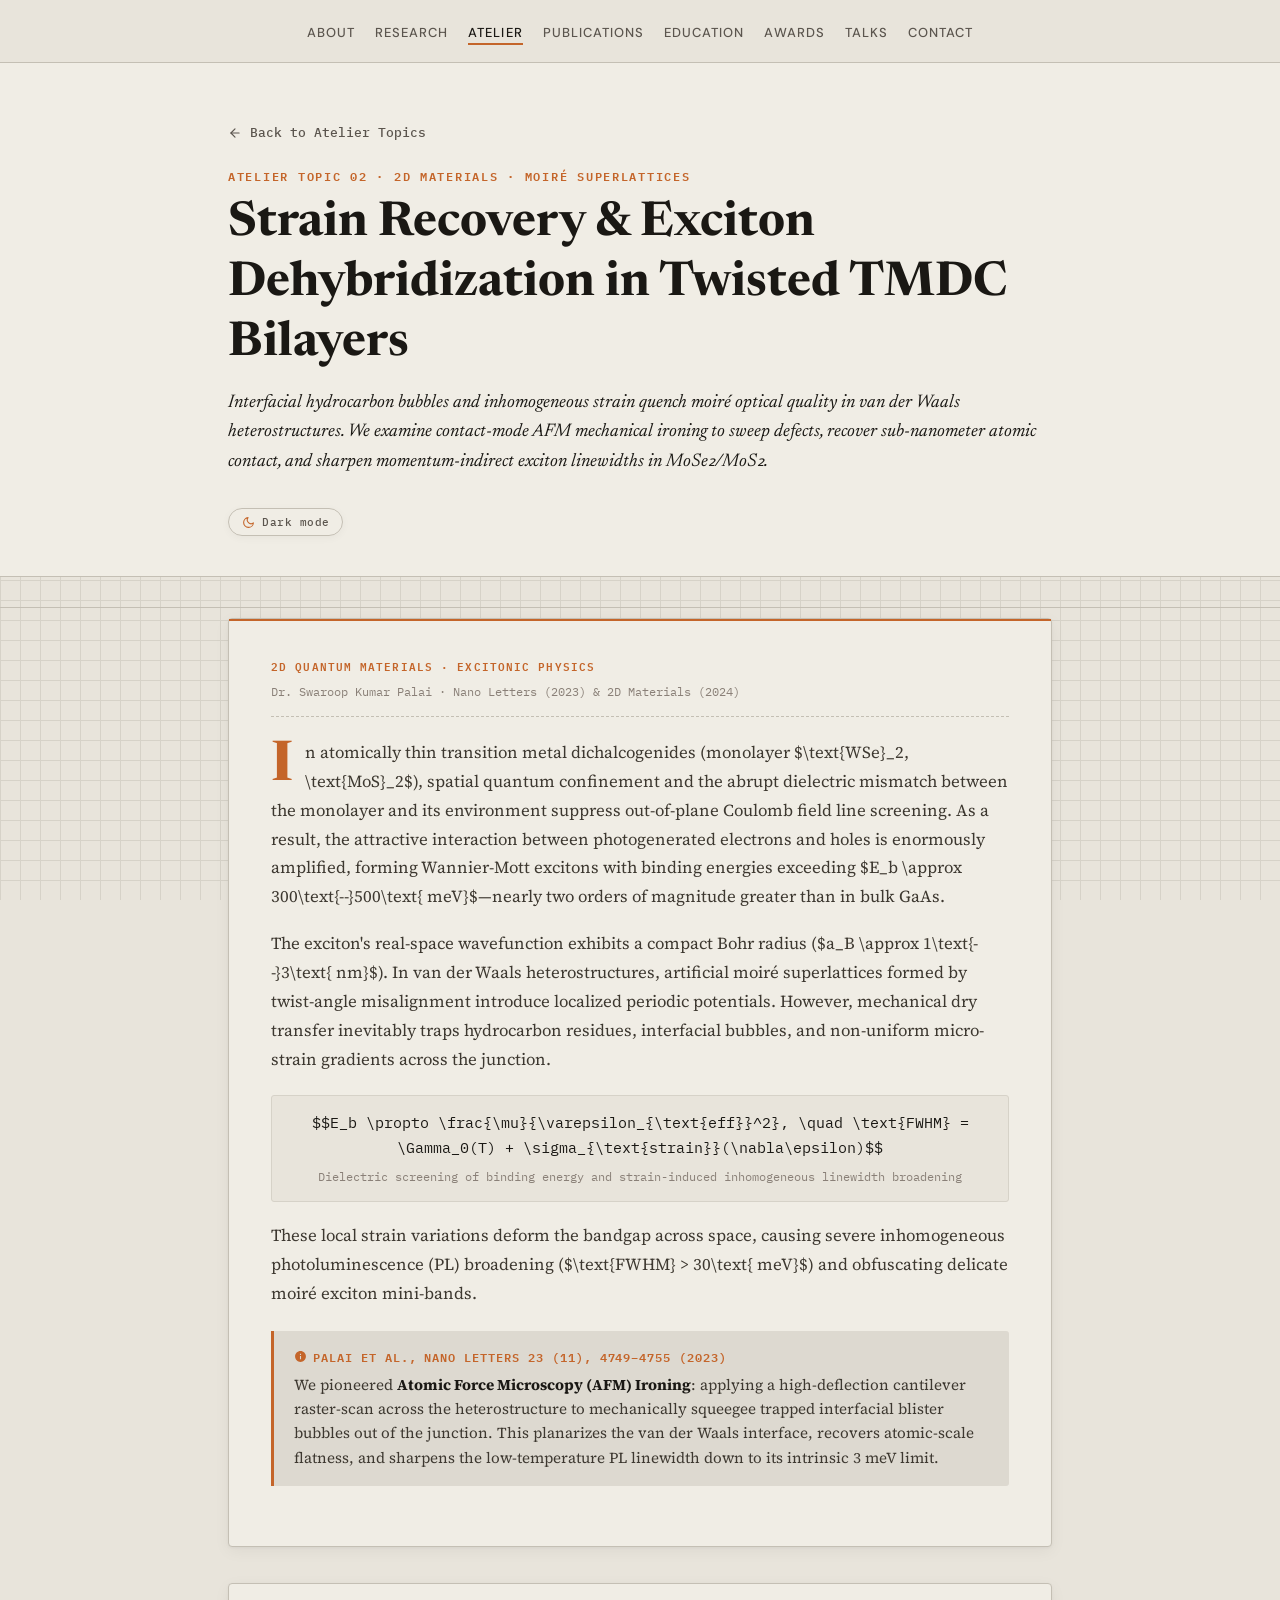
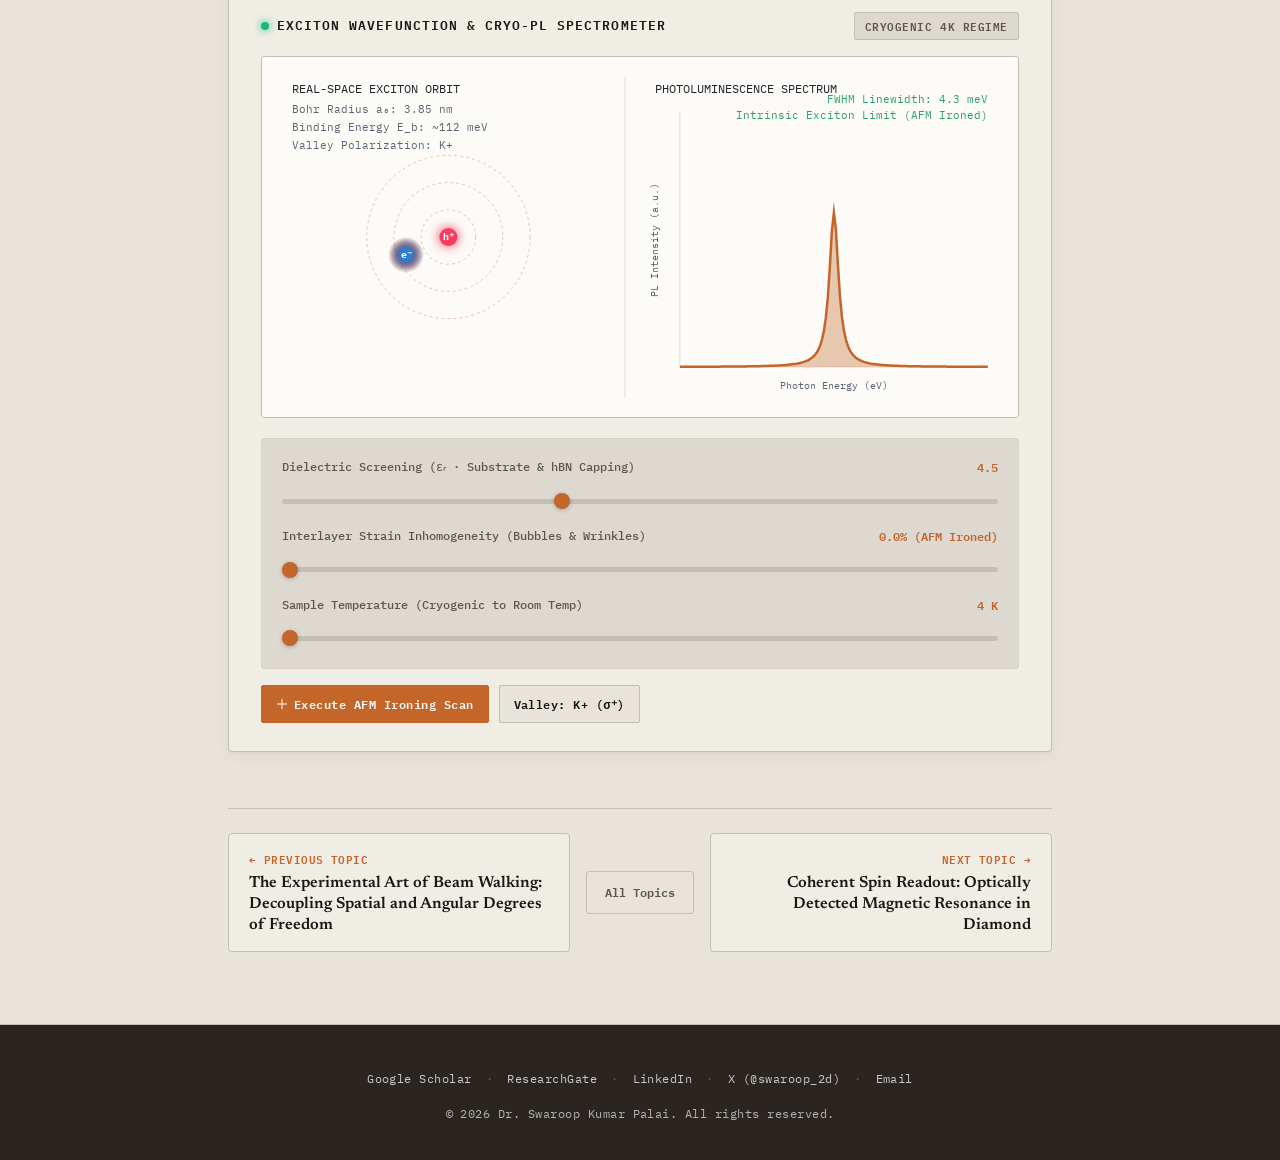
==== commit 7d73e4a5: "Convert Atelier into cards hub with titles and abstracts linking to dedicated single-column pages Co" ====
--- a/atelier-2d-excitons.html
+++ b/atelier-2d-excitons.html
@@ -4,7 +4,7 @@
     <meta charset="UTF-8">
     <meta name="viewport" content="width=device-width, initial-scale=1.0">
     <title>Strain Recovery & Exciton Dehybridization in Twisted TMDC Bilayers — Atelier — Dr. Swaroop Kumar Palai</title>
-    <meta name="description" content="AFM mechanical ironing of MoSe₂/MoS₂ and WSe₂ bilayers to sweep interfacial nanobubbles, restoring intrinsic moiré exciton linewidths.">
+    <meta name="description" content="Interfacial hydrocarbon bubbles and inhomogeneous strain quench moiré optical quality in van der Waals heterostructures. We examine contact-mode AFM mechanical ironing to sweep defects, recover sub-nanometer atomic contact, and sharpen momentum-indirect exciton linewidths in MoSe₂/MoS₂.">
     <link rel="icon" type="image/png" sizes="128x128" href="swaroop-favicon.png?v=2">
     <link rel="icon" type="image/x-icon" href="favicon.ico?v=2">
     <link rel="shortcut icon" href="favicon.ico?v=2">
@@ -12,7 +12,7 @@
     <link rel="preconnect" href="https://fonts.googleapis.com">
     <link rel="preconnect" href="https://fonts.gstatic.com" crossorigin>
     <link href="https://fonts.googleapis.com/css2?family=DM+Sans:ital,opsz,wght@0,9..40,400..700;1,9..40,400..700&family=IBM+Plex+Mono:ital,wght@0,400..600;1,400..600&family=Newsreader:ital,opsz,wght@0,6..72,400..800;1,6..72,400..800&family=Source+Serif+4:ital,opsz,wght@0,8..60,400..700;1,8..60,400..700&display=swap" rel="stylesheet">
-    <link rel="stylesheet" href="style.css?v=19">
+    <link rel="stylesheet" href="style.css?v=20">
 </head>
 <body>
 
@@ -41,17 +41,17 @@
 
 <!-- ─── Header ─── -->
 <header class="lab-page-header">
-    <div class="container">
+    <div class="container" style="max-width: 880px;">
         <div style="display: flex; justify-content: space-between; align-items: flex-start; gap: 20px; flex-wrap: wrap;">
             <div>
                 <a href="atelier.html" class="lab-back-link">
                     <svg width="14" height="14" viewBox="0 0 24 24" fill="none" stroke="currentColor" stroke-width="2" stroke-linecap="round" stroke-linejoin="round"><line x1="19" y1="12" x2="5" y2="12"></line><polyline points="12 19 5 12 12 5"></polyline></svg>
-                    <span>Back to Atelier Overview</span>
+                    <span>Back to Atelier Topics</span>
                 </a>
                 <p class="section-label" style="margin-top: 18px;">ATELIER TOPIC 02 &middot; 2D Materials · Moiré Superlattices</p>
                 <h1 class="editorial-title" style="font-size: clamp(2.0rem, 4.8vw, 3.0rem); margin-bottom: 14px;">Strain Recovery & Exciton Dehybridization in Twisted TMDC Bilayers</h1>
                 <p class="lab-lead-desc" style="max-width: 820px; margin-bottom: 0;">
-                    AFM mechanical ironing of MoSe₂/MoS₂ and WSe₂ bilayers to sweep interfacial nanobubbles, restoring intrinsic moiré exciton linewidths.
+                    Interfacial hydrocarbon bubbles and inhomogeneous strain quench moiré optical quality in van der Waals heterostructures. We examine contact-mode AFM mechanical ironing to sweep defects, recover sub-nanometer atomic contact, and sharpen momentum-indirect exciton linewidths in MoSe₂/MoS₂.
                 </p>
             </div>
             <div class="hero-theme-badge" id="heroCard" role="button" tabindex="0" aria-label="Toggle Dark or Light theme" style="position: static; margin-top: 12px; cursor: pointer;">
@@ -62,84 +62,16 @@
     </div>
 </header>
 
+<!-- ─── Main Content (Single Column Page) ─── -->
 <main id="labContent" class="section" style="padding-top: 10px;">
-    <div class="container">
+    <div class="container" style="max-width: 880px;">
+        <div class="editorial-single-column">
 
-        <!-- ─── Interactive Browser Workstation ─── -->
-        <div class="browser-window">
-            <!-- Browser Header & Tab Strip -->
-            <div class="browser-header">
-                <div class="browser-controls" aria-hidden="true">
-                    <span class="control-dot close-dot" title="Close"></span>
-                    <span class="control-dot min-dot" title="Minimize"></span>
-                    <span class="control-dot max-dot" title="Maximize"></span>
-                </div>
-                
-                <div class="browser-tabs-track" role="tablist" aria-label="Atelier Physics Workbenches">
-                    <a href="atelier-beam-walking.html" class="browser-tab" role="tab" aria-selected="false" title="Switch to The Art of Beam Walking: Decoupling Spatial and Angular Degrees of Freedom">
-                        <span class="browser-tab-icon"><svg width="13" height="13" viewBox="0 0 24 24" fill="none" stroke="currentColor" stroke-width="2.2"><path d="M13 2L3 14h9l-1 8 10-12h-9l1-8z"/></svg></span>
-                        <span class="browser-tab-title">01 Beam Walking</span>
-                        <span class="browser-tab-close" aria-hidden="true">&times;</span>
-                    </a>
-                    <span class="browser-tab active" role="tab" aria-selected="true">
-                        <span class="browser-tab-icon"><svg width="13" height="13" viewBox="0 0 24 24" fill="none" stroke="currentColor" stroke-width="2.2"><polygon points="12 2 2 8.5 2 15.5 12 22 22 15.5 22 8.5 12 2"/></svg></span>
-                        <span class="browser-tab-title">02 2D Excitons</span>
-                        <span class="browser-tab-close" aria-hidden="true">&times;</span>
-                    </span>
-                    <a href="atelier-nv-centers.html" class="browser-tab" role="tab" aria-selected="false" title="Switch to Coherent Spin Readout: NV Centers & ODMR in Diamond">
-                        <span class="browser-tab-icon"><svg width="13" height="13" viewBox="0 0 24 24" fill="none" stroke="currentColor" stroke-width="2.2"><path d="M6 3h12l4 6-10 13L2 9z"/></svg></span>
-                        <span class="browser-tab-title">03 NV Centers</span>
-                        <span class="browser-tab-close" aria-hidden="true">&times;</span>
-                    </a>
-                    <a href="atelier-nanoxerography.html" class="browser-tab" role="tab" aria-selected="false" title="Switch to Nanoscale Electrostatic Trapping: AFM Nanoxerography">
-                        <span class="browser-tab-icon"><svg width="13" height="13" viewBox="0 0 24 24" fill="none" stroke="currentColor" stroke-width="2.2"><path d="M12 2v20M7 5l5-3 5 3M8 17l4 4 4-4"/></svg></span>
-                        <span class="browser-tab-title">04 AFM Nanox</span>
-                        <span class="browser-tab-close" aria-hidden="true">&times;</span>
-                    </a>
-                    <a href="atelier-single-photons.html" class="browser-tab" role="tab" aria-selected="false" title="Switch to HBT Interferometry: Verifying Single-Photon Antibunching">
-                        <span class="browser-tab-icon"><svg width="13" height="13" viewBox="0 0 24 24" fill="none" stroke="currentColor" stroke-width="2.2"><path d="M2 12c2.5-4 5-4 7.5 0s5 4 7.5 0 5-4 7-4"/></svg></span>
-                        <span class="browser-tab-title">05 Single Photons</span>
-                        <span class="browser-tab-close" aria-hidden="true">&times;</span>
-                    </a>
-                </div>
-            </div>
-
-            <!-- Browser Navigation / Omnibox Toolbar -->
-            <div class="browser-toolbar">
-                <div class="browser-nav-btns" aria-label="Workbench history">
-                    <a href="atelier-beam-walking.html" class="browser-nav-btn" title="Previous: The Art of Beam Walking: Decoupling Spatial and Angular Degrees of Freedom">
-                        <svg width="14" height="14" viewBox="0 0 24 24" fill="none" stroke="currentColor" stroke-width="2.5"><polyline points="15 18 9 12 15 6"/></svg>
-                    </a>
-                    <a href="atelier-nv-centers.html" class="browser-nav-btn" title="Next: Coherent Spin Readout: NV Centers & ODMR in Diamond">
-                        <svg width="14" height="14" viewBox="0 0 24 24" fill="none" stroke="currentColor" stroke-width="2.5"><polyline points="9 18 15 12 9 6"/></svg>
-                    </a>
-                    <button type="button" class="browser-nav-btn" id="browserReloadBtn" title="Reset Current Simulation">
-                        <svg width="13" height="13" viewBox="0 0 24 24" fill="none" stroke="currentColor" stroke-width="2"><path d="M23 4v6h-6"/><path d="M20.49 15a9 9 0 1 1-2.12-9.36L23 10"/></svg>
-                    </button>
-                </div>
-
-                <div class="browser-omnibox">
-                    <span class="omnibox-lock" title="Quantum Optics Workbench">
-                        <svg width="12" height="12" viewBox="0 0 24 24" fill="currentColor"><rect x="3" y="11" width="18" height="11" rx="2" ry="2"/><path d="M7 11V7a5 5 0 0 1 10 0v4"/></svg>
-                    </span>
-                    <span class="omnibox-url" id="browserOmniboxUrl">atelier.cnrs.fr/02-2d-excitons</span>
-                </div>
-
-                <div class="browser-toolbar-meta">
-                    <span class="browser-meta-pill">CNRS · CEMES · LPCNO · LNCMI</span>
-                </div>
-            </div>
-
-            <!-- Browser Viewport containing this experiment -->
-            <div class="browser-viewport">
-                <div class="lab-panel active" id="tab-exciton" role="tabpanel" aria-labelledby="btn-tab-exciton">
-            <div class="lab-grid">
-                <!-- Left: Editorial Article -->
-                <article class="editorial-article">
-                    <div class="editorial-header">
+            <!-- Editorial Article -->
+            <article class="editorial-article">
+                    <div class="editorial-header" style="border-bottom: 1px dashed var(--border-subtle); padding-bottom: 14px; margin-bottom: 22px;">
                         <span class="editorial-topic-tag">2D Quantum Materials · Excitonic Physics</span>
-                        <h2 class="editorial-title">Coulomb Confinement in Flatland: Exciton Binding and Linewidth Recovery via AFM Ironing</h2>
-                        <div class="editorial-meta">Dr. Swaroop Kumar Palai · Nano Letters (2023) &amp; 2D Materials (2024)</div>
+                        <div class="editorial-meta" style="border-bottom: none; padding-bottom: 0; margin-bottom: 0;">Dr. Swaroop Kumar Palai · Nano Letters (2023) &amp; 2D Materials (2024)</div>
                     </div>
                     <div class="editorial-body">
                         <p class="editorial-dropcap">In atomically thin transition metal dichalcogenides (monolayer $\text{WSe}_2, \text{MoS}_2$), spatial quantum confinement and the abrupt dielectric mismatch between the monolayer and its environment suppress out-of-plane Coulomb field line screening. As a result, the attractive interaction between photogenerated electrons and holes is enormously amplified, forming Wannier-Mott excitons with binding energies exceeding $E_b \approx 300\text{--}500\text{ meV}$—nearly two orders of magnitude greater than in bulk GaAs.</p>
@@ -163,8 +95,8 @@
                     </div>
                 </article>
 
-                <!-- Right: Interactive Workbench -->
-                <div class="interactive-bench">
+            <!-- Full-Width Interactive Virtual Workbench -->
+            <div class="interactive-bench">
                     <div class="bench-header">
                         <div class="bench-title">
                             <span class="bench-live-indicator"></span>
@@ -213,27 +145,23 @@
                         </button>
                     </div>
                 </div>
-            </div>
+
+            <!-- Bottom Pagination Navigation -->
+            <nav class="editorial-pagination" aria-label="Topic navigation">
+                <a href="atelier-beam-walking.html" class="pagination-link prev">
+                    <span class="pagination-direction">&larr; Previous Topic</span>
+                    <span class="pagination-title">The Experimental Art of Beam Walking: Decoupling Spatial and Angular Degrees of Freedom</span>
+                </a>
+                <a href="atelier.html" class="pagination-hub-btn">
+                    <span>All Topics</span>
+                </a>
+                <a href="atelier-nv-centers.html" class="pagination-link next">
+                    <span class="pagination-direction">Next Topic &rarr;</span>
+                    <span class="pagination-title">Coherent Spin Readout: Optically Detected Magnetic Resonance in Diamond</span>
+                </a>
+            </nav>
+
         </div>
-
-        <!-- Tab 03: NV Centers in Diamond & ODMR -->
-            </div>
-        </div>
-        <!-- ─── End Browser Window ─── -->
-
-        <!-- ─── Next / Prev Topics Navigation Bar ─── -->
-        <nav style="display: flex; justify-content: space-between; align-items: center; gap: 16px; margin: 36px 0 20px 0; flex-wrap: wrap;">
-            <a href="atelier-beam-walking.html" class="topic-card-btn secondary" style="padding: 10px 18px;">
-                <span>&larr; Prev: 01 Beam Walking</span>
-            </a>
-            <a href="atelier.html#topicDirectory" class="topic-card-btn secondary" style="padding: 10px 18px;">
-                <span>View All 5 Topics</span>
-            </a>
-            <a href="atelier-nv-centers.html" class="topic-card-btn primary" style="padding: 10px 18px;">
-                <span>Next: 03 NV Centers &rarr;</span>
-            </a>
-        </nav>
-
     </div>
 </main>
 
--- a/style.css
+++ b/style.css
@@ -1266,7 +1266,314 @@
     }
 }
 
-/* Panel Layout: Grid of Article + Interactive Bench */
+/* ─── Atelier Cards Hub (Separate Topic Cards) ─── */
+.atelier-cards-hub {
+    max-width: 880px;
+    margin: 0 auto;
+    display: flex;
+    flex-direction: column;
+    gap: 26px;
+}
+
+.atelier-topic-card {
+    background: var(--surface-cream);
+    border: 1px solid var(--border-subtle);
+    border-radius: 6px;
+    position: relative;
+    overflow: hidden;
+    transition: transform var(--transition-base), border-color var(--transition-base), box-shadow var(--transition-base);
+}
+
+body.dark-mode .atelier-topic-card {
+    background: #151518;
+    border-color: rgba(255, 255, 255, 0.08);
+}
+
+.atelier-topic-card::before {
+    content: "";
+    position: absolute;
+    top: 0; left: 0; right: 0;
+    height: 3px;
+    background: var(--accent);
+    transform: scaleX(0);
+    transform-origin: left;
+    transition: transform 0.25s ease-out;
+}
+
+.atelier-topic-card:hover {
+    transform: translateY(-3px);
+    border-color: var(--accent);
+    box-shadow: var(--shadow-hover);
+}
+
+.atelier-topic-card:hover::before {
+    transform: scaleX(1);
+}
+
+.atelier-card-link {
+    display: block;
+    padding: 32px 34px;
+    text-decoration: none;
+    color: inherit;
+}
+
+.atelier-card-top-row {
+    display: flex;
+    align-items: center;
+    justify-content: space-between;
+    gap: 12px;
+    margin-bottom: 14px;
+}
+
+.atelier-card-badge {
+    font-family: var(--font-mono);
+    font-size: 0.75rem;
+    font-weight: 700;
+    color: var(--accent);
+    padding: 2px 8px;
+    background: rgba(184, 91, 53, 0.08);
+    border: 1px solid rgba(184, 91, 53, 0.2);
+    border-radius: 2px;
+}
+
+.atelier-card-cat {
+    font-family: var(--font-mono);
+    font-size: 0.6875rem;
+    color: var(--text-tertiary);
+    text-transform: uppercase;
+    letter-spacing: 0.06em;
+}
+
+.atelier-card-title {
+    font-family: var(--font-display);
+    font-size: 1.55rem;
+    font-weight: 700;
+    color: var(--text-primary);
+    line-height: 1.3;
+    margin-bottom: 12px;
+    transition: color var(--transition-fast);
+}
+
+.atelier-topic-card:hover .atelier-card-title {
+    color: var(--accent);
+}
+
+.atelier-card-abstract {
+    font-family: var(--font-body);
+    font-size: 1.0rem;
+    line-height: 1.68;
+    color: var(--text-secondary);
+    margin-bottom: 22px;
+}
+
+.atelier-card-footer {
+    display: flex;
+    align-items: center;
+    justify-content: space-between;
+    gap: 16px;
+    flex-wrap: wrap;
+    border-top: 1px dashed var(--border-subtle);
+    padding-top: 18px;
+}
+
+.atelier-card-tags {
+    display: flex;
+    flex-wrap: wrap;
+    gap: 6px;
+}
+
+.atelier-card-action {
+    display: flex;
+    align-items: center;
+    gap: 16px;
+    margin-left: auto;
+}
+
+.atelier-card-meta {
+    font-family: var(--font-mono);
+    font-size: 0.72rem;
+    color: var(--text-tertiary);
+}
+
+.atelier-card-cta {
+    font-family: var(--font-mono);
+    font-size: 0.8125rem;
+    font-weight: 600;
+    color: var(--accent);
+    display: inline-flex;
+    align-items: center;
+    gap: 6px;
+    transition: transform var(--transition-fast);
+}
+
+.atelier-topic-card:hover .atelier-card-cta {
+    transform: translateX(4px);
+}
+
+/* ─── Single Column Editorial & Workbench Page Layout ─── */
+.editorial-single-column {
+    max-width: 860px;
+    margin: 0 auto;
+    display: flex;
+    flex-direction: column;
+    gap: 36px;
+}
+
+.editorial-single-column .editorial-article {
+    width: 100%;
+    background: var(--surface-cream);
+    border: 1px solid var(--border-subtle);
+    border-radius: 4px;
+    padding: 38px 42px;
+    box-shadow: var(--shadow-paper);
+}
+
+body.dark-mode .editorial-single-column .editorial-article {
+    background: #141416;
+    border-color: rgba(255, 255, 255, 0.08);
+}
+
+.editorial-single-column .interactive-bench {
+    width: 100%;
+    background: var(--surface-cream);
+    border: 1px solid var(--border-subtle);
+    border-radius: 4px;
+    padding: 28px 32px;
+    box-shadow: var(--shadow-paper);
+}
+
+body.dark-mode .editorial-single-column .interactive-bench {
+    background: #141416;
+    border-color: rgba(255, 255, 255, 0.08);
+}
+
+.editorial-breadcrumbs {
+    display: flex;
+    align-items: center;
+    gap: 10px;
+    font-family: var(--font-mono);
+    font-size: 0.8125rem;
+    color: var(--text-tertiary);
+    margin-bottom: 8px;
+}
+
+.editorial-breadcrumbs .lab-back-link {
+    display: inline-flex;
+    align-items: center;
+    gap: 6px;
+    color: var(--accent);
+    text-decoration: none;
+    font-weight: 500;
+}
+
+.editorial-breadcrumbs .lab-back-link:hover {
+    text-decoration: underline;
+}
+
+.breadcrumb-sep {
+    color: var(--border-subtle);
+}
+
+.breadcrumb-current {
+    color: var(--text-secondary);
+}
+
+/* Pagination navigation at bottom of article */
+.editorial-pagination {
+    display: grid;
+    grid-template-columns: 1fr auto 1fr;
+    gap: 16px;
+    align-items: center;
+    margin-top: 20px;
+    padding-top: 24px;
+    border-top: 1px solid var(--border-subtle);
+}
+
+.pagination-link {
+    background: var(--surface-cream);
+    border: 1px solid var(--border-subtle);
+    border-radius: 4px;
+    padding: 16px 20px;
+    text-decoration: none;
+    display: flex;
+    flex-direction: column;
+    gap: 5px;
+    transition: all var(--transition-fast);
+}
+
+body.dark-mode .pagination-link {
+    background: #141416;
+    border-color: rgba(255, 255, 255, 0.08);
+}
+
+.pagination-link:hover {
+    border-color: var(--accent);
+    transform: translateY(-2px);
+    box-shadow: var(--shadow-hover);
+}
+
+.pagination-direction {
+    font-family: var(--font-mono);
+    font-size: 0.6875rem;
+    font-weight: 600;
+    color: var(--accent);
+    text-transform: uppercase;
+    letter-spacing: 0.04em;
+}
+
+.pagination-title {
+    font-family: var(--font-display);
+    font-size: 1.0rem;
+    font-weight: 600;
+    color: var(--text-primary);
+    line-height: 1.3;
+}
+
+.pagination-link.next {
+    text-align: right;
+}
+
+.pagination-hub-btn {
+    font-family: var(--font-mono);
+    font-size: 0.75rem;
+    font-weight: 600;
+    padding: 10px 18px;
+    background: transparent;
+    border: 1px solid var(--border-subtle);
+    border-radius: 3px;
+    color: var(--text-secondary);
+    text-decoration: none;
+    white-space: nowrap;
+    transition: all var(--transition-fast);
+}
+
+.pagination-hub-btn:hover {
+    border-color: var(--accent);
+    color: var(--accent);
+}
+
+@media (max-width: 680px) {
+    .atelier-card-link {
+        padding: 24px 20px;
+    }
+    .atelier-card-action {
+        width: 100%;
+        justify-content: space-between;
+        margin-left: 0;
+    }
+    .editorial-single-column .editorial-article {
+        padding: 24px 20px;
+    }
+    .editorial-single-column .interactive-bench {
+        padding: 20px 16px;
+    }
+    .editorial-pagination {
+        grid-template-columns: 1fr;
+    }
+    .pagination-link.next {
+        text-align: left;
+    }
+}
 .lab-panel {
     display: none;
     animation: labFadeIn 0.3s ease-out forwards;
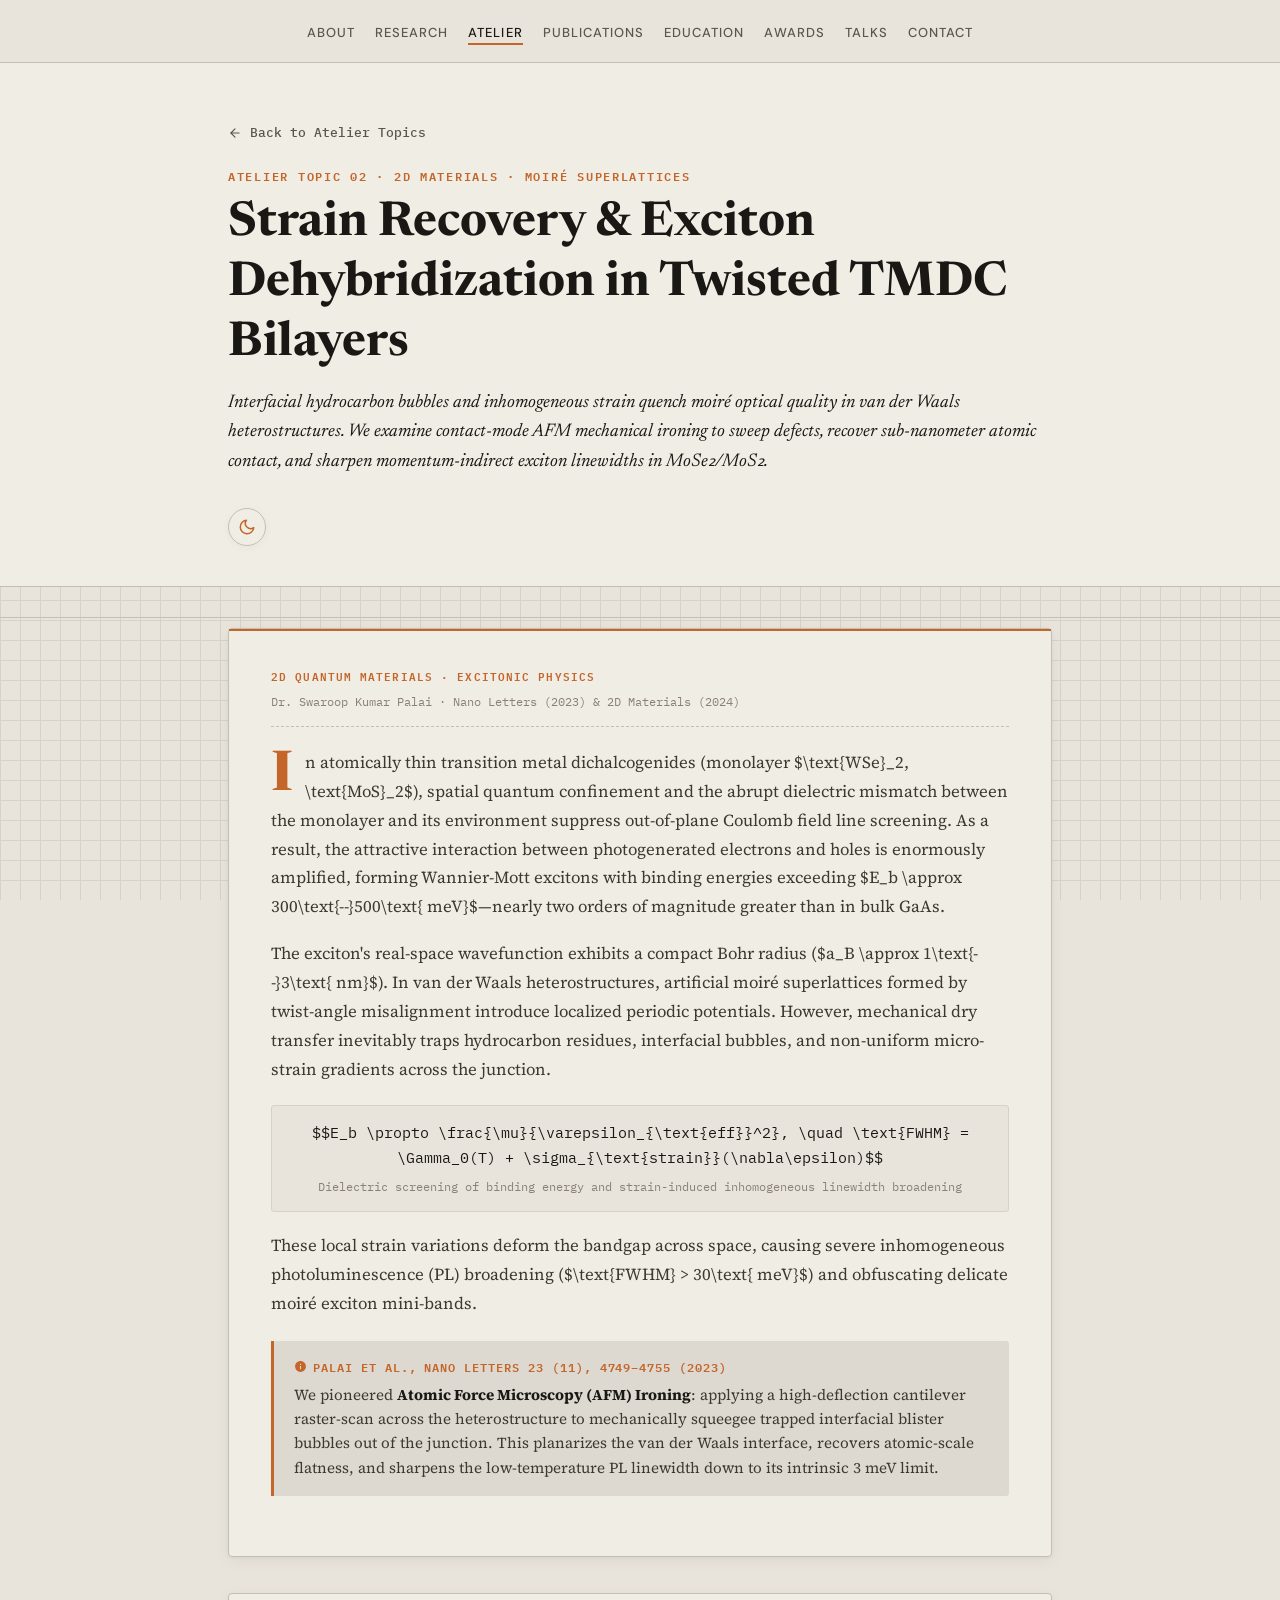
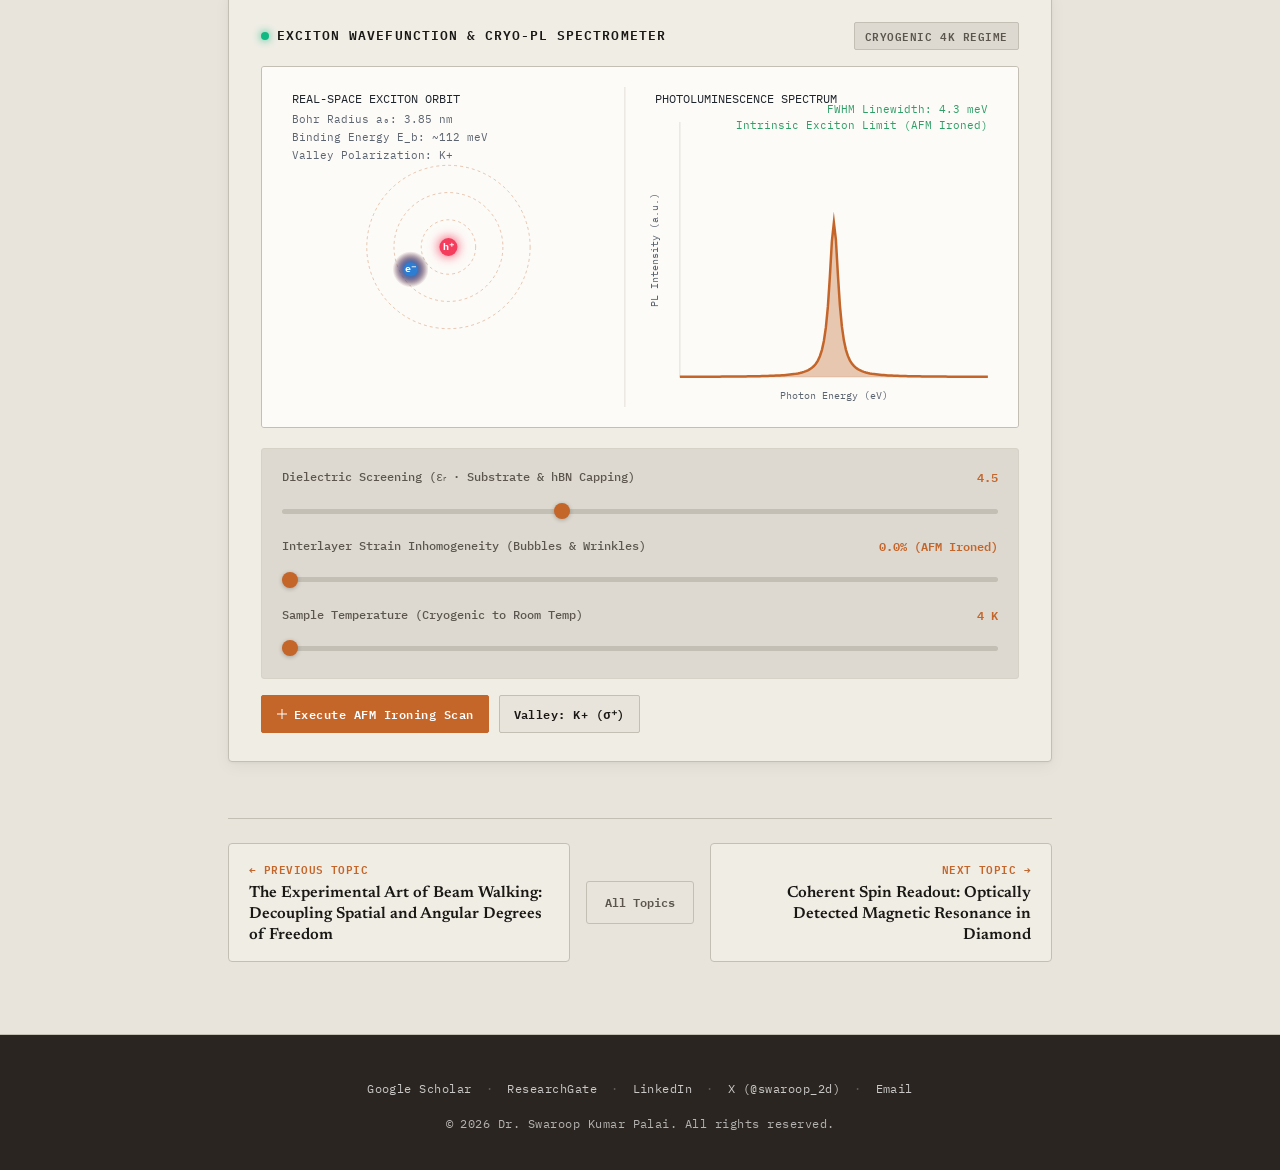
==== commit d558575f: "Replace Light/Dark mode text with minimal sun and moon icons Co-Authored-By: soumitparida <272822415" ====
--- a/atelier-2d-excitons.html
+++ b/atelier-2d-excitons.html
@@ -56,7 +56,6 @@
             </div>
             <div class="hero-theme-badge" id="heroCard" role="button" tabindex="0" aria-label="Toggle Dark or Light theme" style="position: static; margin-top: 12px; cursor: pointer;">
                 <span class="theme-badge-icon" id="heroThemeIcon"></span>
-                <span class="theme-badge-text" id="heroThemeText">Dark mode</span>
             </div>
         </div>
     </div>
--- a/style.css
+++ b/style.css
@@ -287,22 +287,20 @@
     transition-duration: 0.08s;
 }
 
-/* ─── Hero Theme Affordance Corner Badge ─── */
+/* ─── Hero Theme Button (Sun / Moon) ─── */
 .hero-theme-badge {
     position: absolute;
     top: 18px;
     right: 20px;
     display: inline-flex;
     align-items: center;
-    gap: 7px;
-    padding: 6px 12px;
+    justify-content: center;
+    width: 38px;
+    height: 38px;
+    padding: 0;
     background: var(--surface-card);
     border: 1px solid var(--border-subtle);
-    border-radius: 9999px;
-    font-family: var(--font-mono);
-    font-size: 0.6875rem;
-    font-weight: 500;
-    letter-spacing: 0.05em;
+    border-radius: 50%;
     color: var(--text-secondary);
     box-shadow: 0 2px 8px rgba(0, 0, 0, 0.04);
     z-index: 15;
@@ -316,35 +314,35 @@
 .hero-content:hover .hero-theme-badge {
     border-color: var(--accent);
     color: var(--accent);
-    box-shadow: 0 4px 14px rgba(196, 101, 42, 0.16);
-    transform: translateY(-1px);
+    box-shadow: 0 4px 14px rgba(184, 91, 53, 0.18);
+    transform: translateY(-1px) scale(1.05);
 }
 
 .theme-badge-icon {
     display: inline-flex;
     align-items: center;
     justify-content: center;
-    width: 14px;
-    height: 14px;
+    width: 18px;
+    height: 18px;
     color: var(--accent);
     transition: transform 0.25s cubic-bezier(0.34, 1.56, 0.64, 1);
 }
 
 .hero-theme-badge:hover .theme-badge-icon,
 .hero-content:hover .theme-badge-icon {
-    transform: rotate(15deg) scale(1.12);
+    transform: rotate(20deg) scale(1.1);
 }
 
 .theme-badge-text {
-    line-height: 1;
+    display: none;
 }
 
 @media (max-width: 640px) {
     .hero-theme-badge {
         top: 14px;
         right: 14px;
-        padding: 5px 10px;
-        font-size: 0.625rem;
+        width: 34px;
+        height: 34px;
     }
 }
 
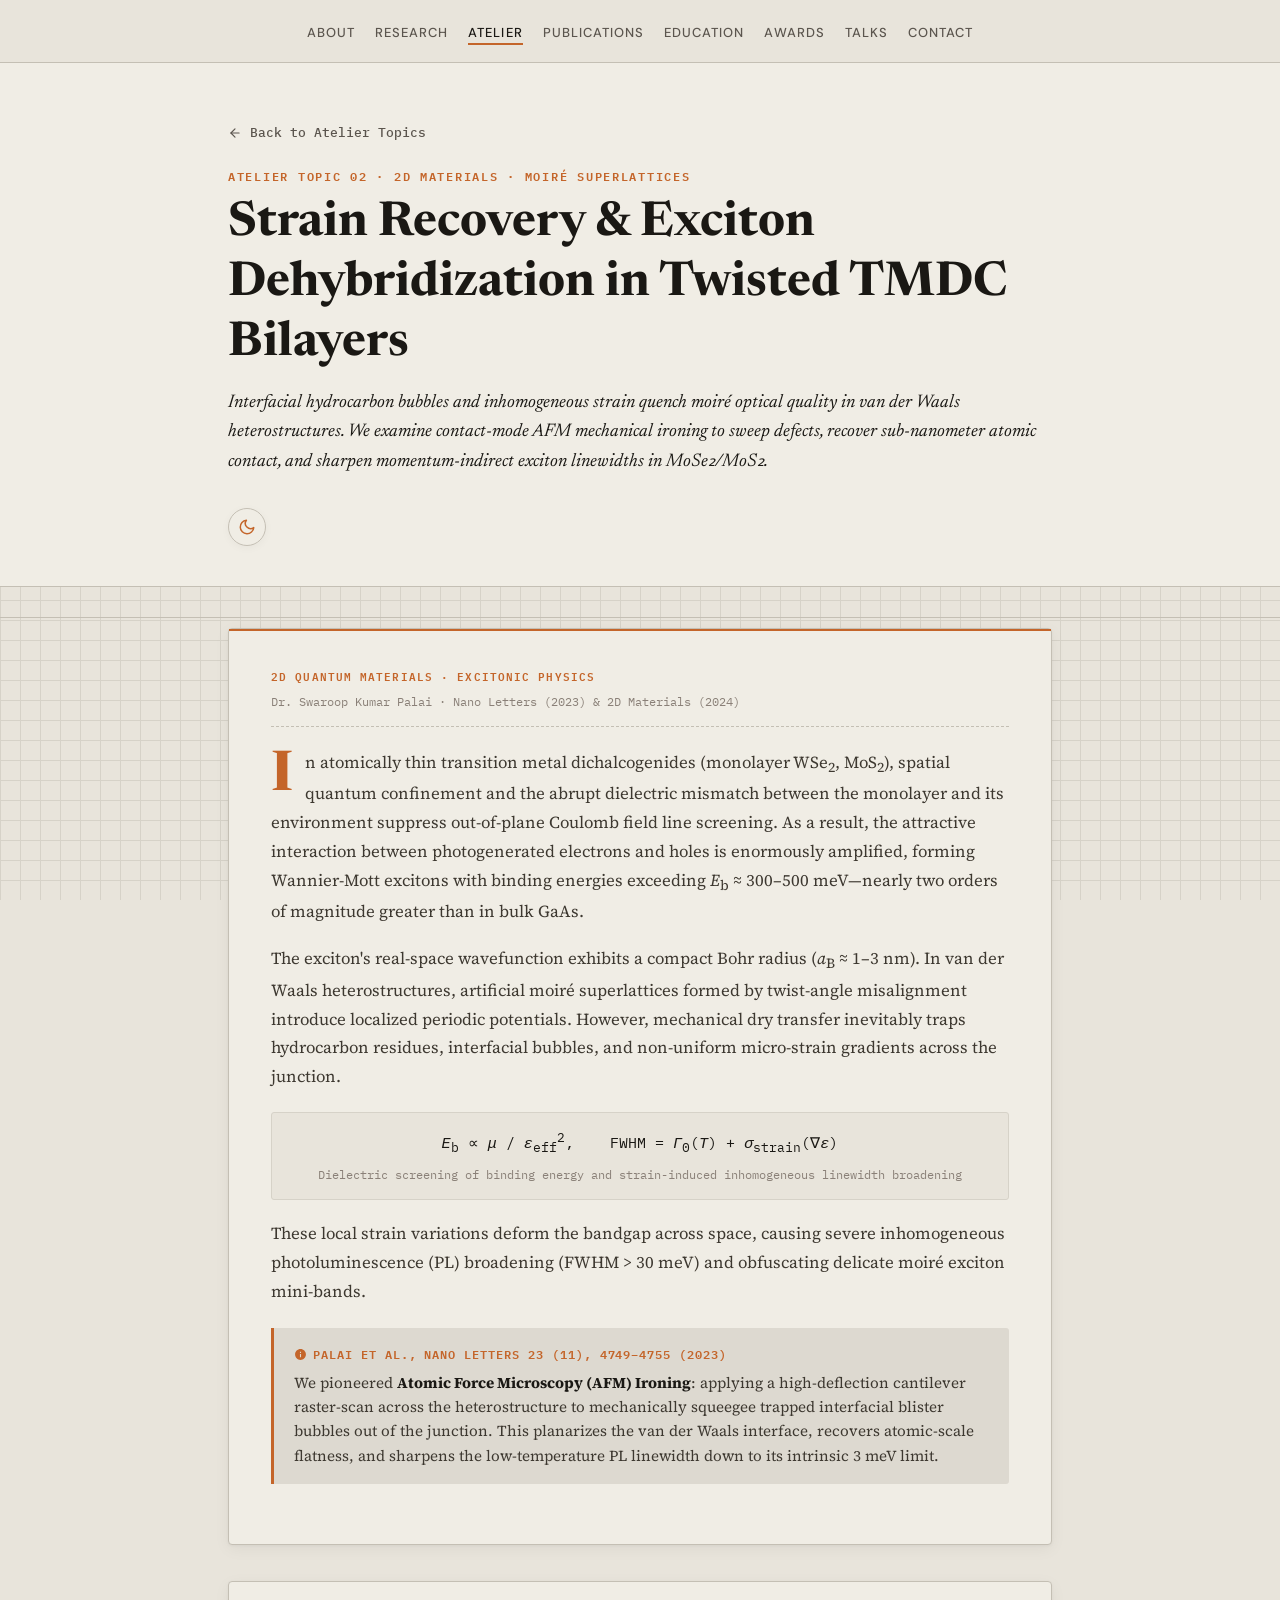
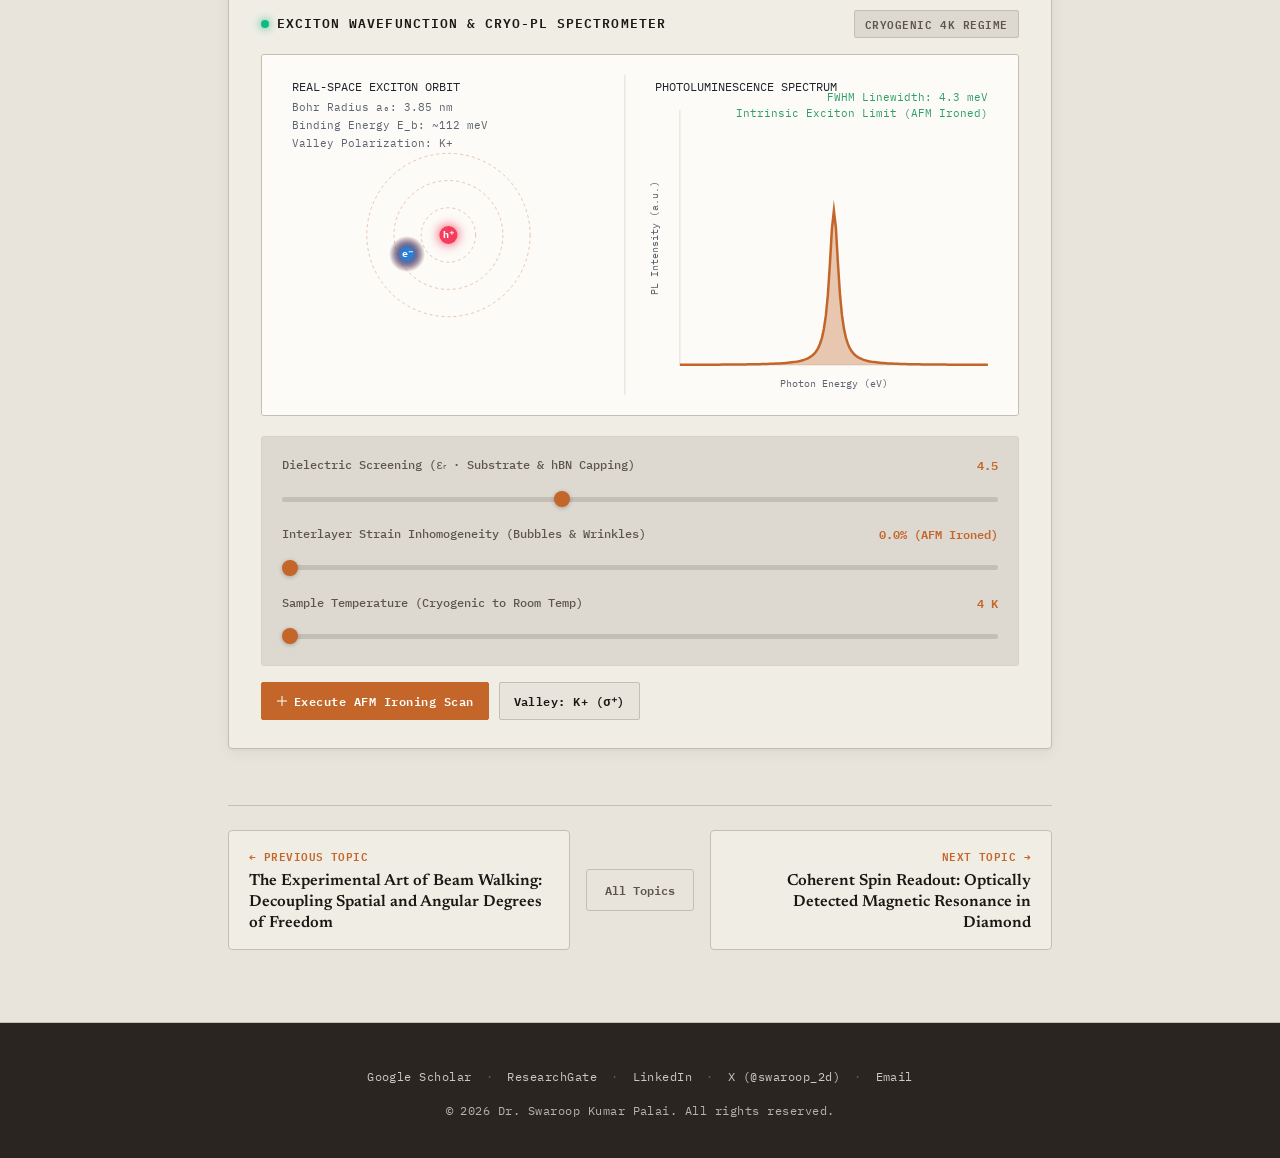
==== commit fdf718d8: "Replace all raw LaTeX syntax across Atelier pages with semantic HTML and Unicode typography Co-Autho" ====
--- a/atelier-2d-excitons.html
+++ b/atelier-2d-excitons.html
@@ -73,16 +73,16 @@
                         <div class="editorial-meta" style="border-bottom: none; padding-bottom: 0; margin-bottom: 0;">Dr. Swaroop Kumar Palai · Nano Letters (2023) &amp; 2D Materials (2024)</div>
                     </div>
                     <div class="editorial-body">
-                        <p class="editorial-dropcap">In atomically thin transition metal dichalcogenides (monolayer $\text{WSe}_2, \text{MoS}_2$), spatial quantum confinement and the abrupt dielectric mismatch between the monolayer and its environment suppress out-of-plane Coulomb field line screening. As a result, the attractive interaction between photogenerated electrons and holes is enormously amplified, forming Wannier-Mott excitons with binding energies exceeding $E_b \approx 300\text{--}500\text{ meV}$—nearly two orders of magnitude greater than in bulk GaAs.</p>
+                        <p class="editorial-dropcap">In atomically thin transition metal dichalcogenides (monolayer WSe<sub>2</sub>, MoS<sub>2</sub>), spatial quantum confinement and the abrupt dielectric mismatch between the monolayer and its environment suppress out-of-plane Coulomb field line screening. As a result, the attractive interaction between photogenerated electrons and holes is enormously amplified, forming Wannier-Mott excitons with binding energies exceeding <i>E</i><sub>b</sub> ≈ 300–500 meV—nearly two orders of magnitude greater than in bulk GaAs.</p>
 
-                        <p>The exciton's real-space wavefunction exhibits a compact Bohr radius ($a_B \approx 1\text{--}3\text{ nm}$). In van der Waals heterostructures, artificial moiré superlattices formed by twist-angle misalignment introduce localized periodic potentials. However, mechanical dry transfer inevitably traps hydrocarbon residues, interfacial bubbles, and non-uniform micro-strain gradients across the junction.</p>
+                        <p>The exciton's real-space wavefunction exhibits a compact Bohr radius (<i>a</i><sub>B</sub> ≈ 1–3 nm). In van der Waals heterostructures, artificial moiré superlattices formed by twist-angle misalignment introduce localized periodic potentials. However, mechanical dry transfer inevitably traps hydrocarbon residues, interfacial bubbles, and non-uniform micro-strain gradients across the junction.</p>
 
                         <div class="editorial-formula">
-                            $$E_b \propto \frac{\mu}{\varepsilon_{\text{eff}}^2}, \quad \text{FWHM} = \Gamma_0(T) + \sigma_{\text{strain}}(\nabla\epsilon)$$
+                            <div class="formula-text"><i>E</i><sub>b</sub> ∝ <i>μ</i> / <i>ε</i><sub>eff</sub><sup>2</sup>, &nbsp;&nbsp; FWHM = <i>Γ</i><sub>0</sub>(<i>T</i>) + <i>σ</i><sub>strain</sub>(∇<i>ε</i>)</div>
                             <span class="editorial-formula-desc">Dielectric screening of binding energy and strain-induced inhomogeneous linewidth broadening</span>
                         </div>
 
-                        <p>These local strain variations deform the bandgap across space, causing severe inhomogeneous photoluminescence (PL) broadening ($\text{FWHM} > 30\text{ meV}$) and obfuscating delicate moiré exciton mini-bands.</p>
+                        <p>These local strain variations deform the bandgap across space, causing severe inhomogeneous photoluminescence (PL) broadening (FWHM &gt; 30 meV) and obfuscating delicate moiré exciton mini-bands.</p>
 
                         <div class="editorial-callout">
                             <div class="editorial-callout-title">
